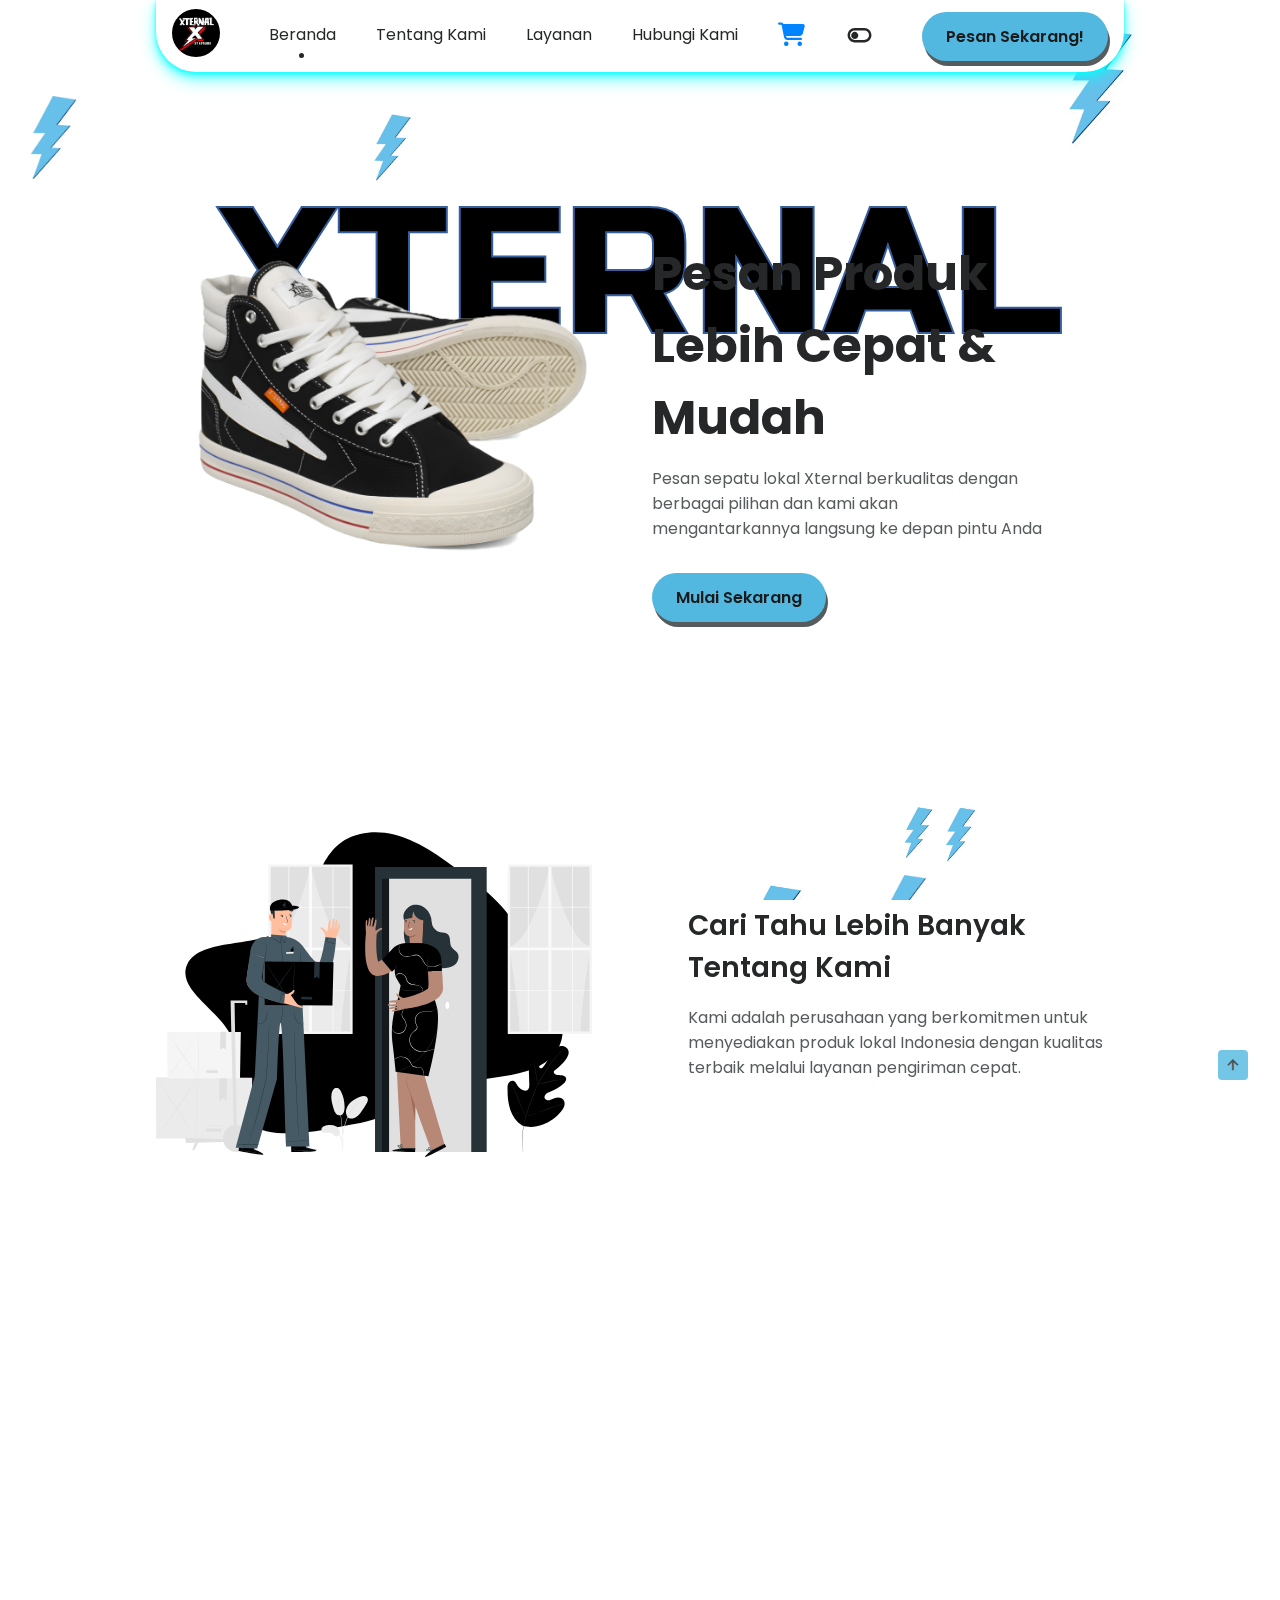
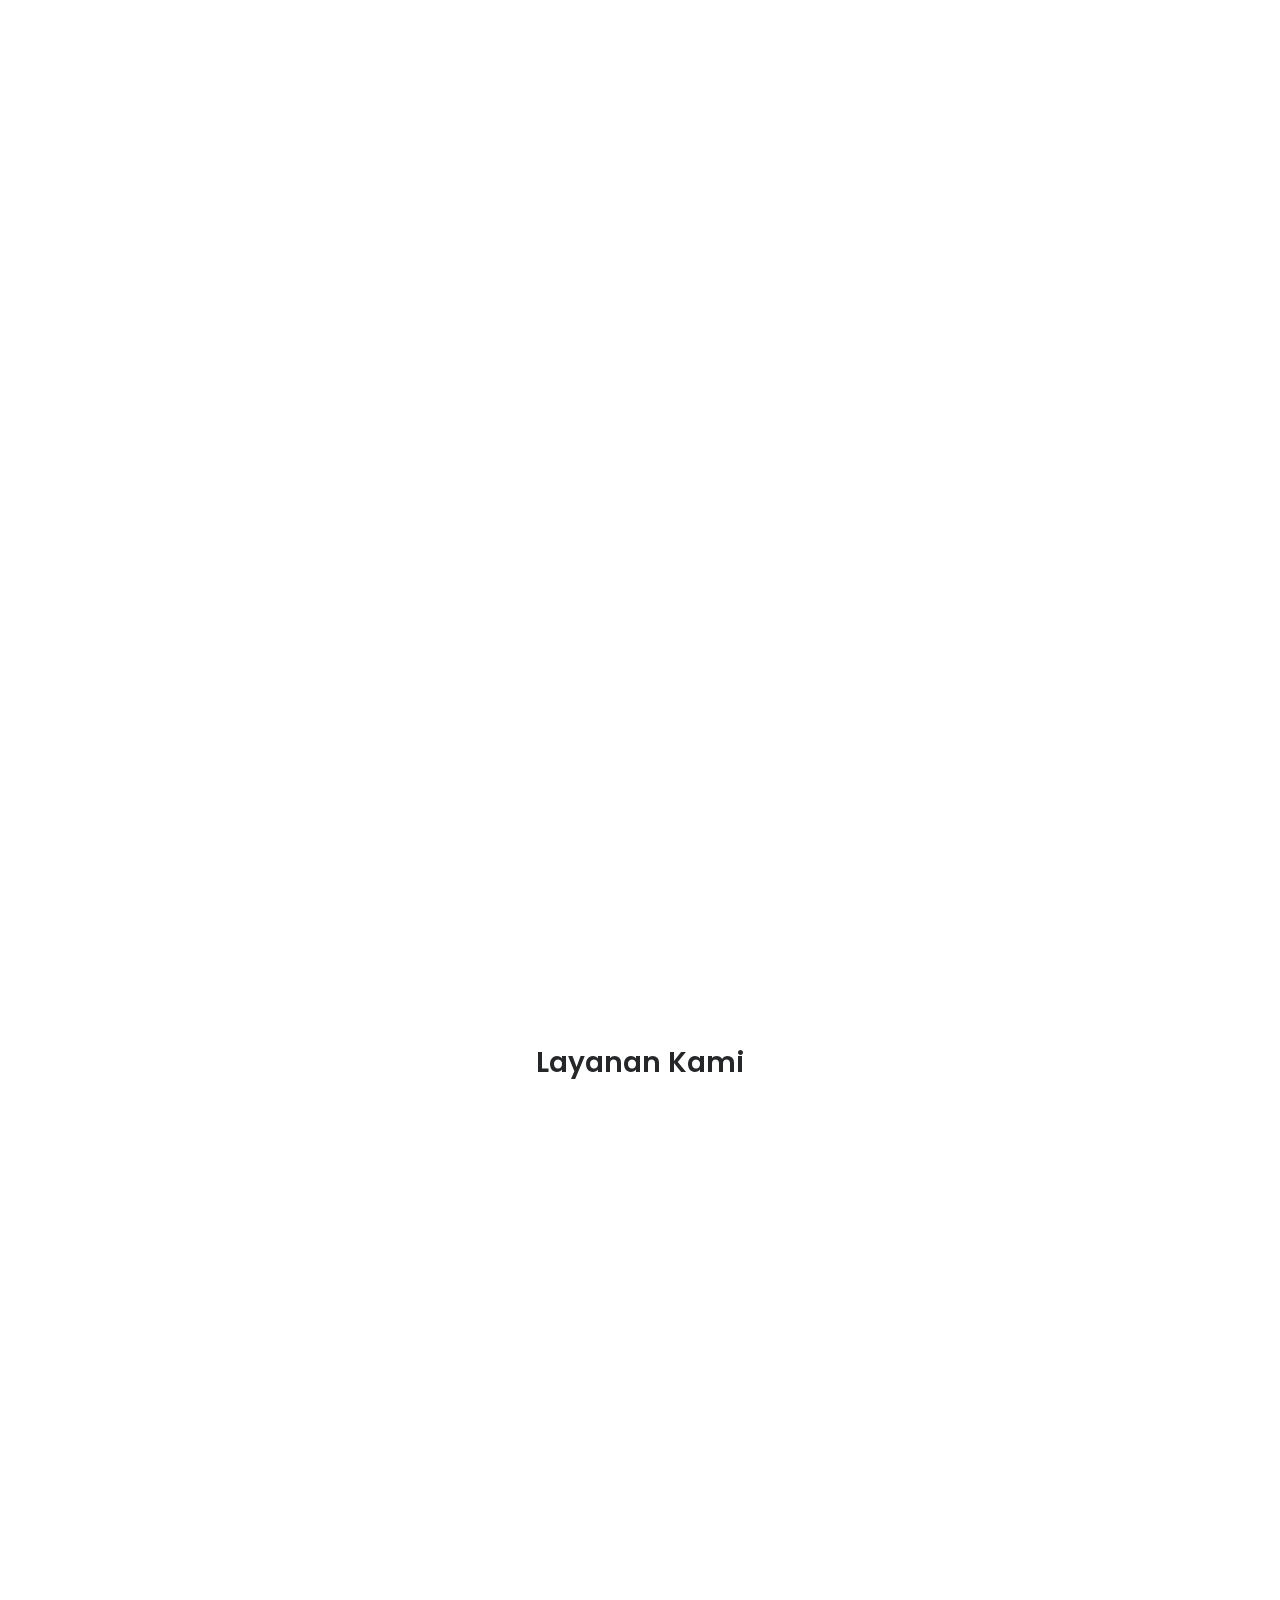
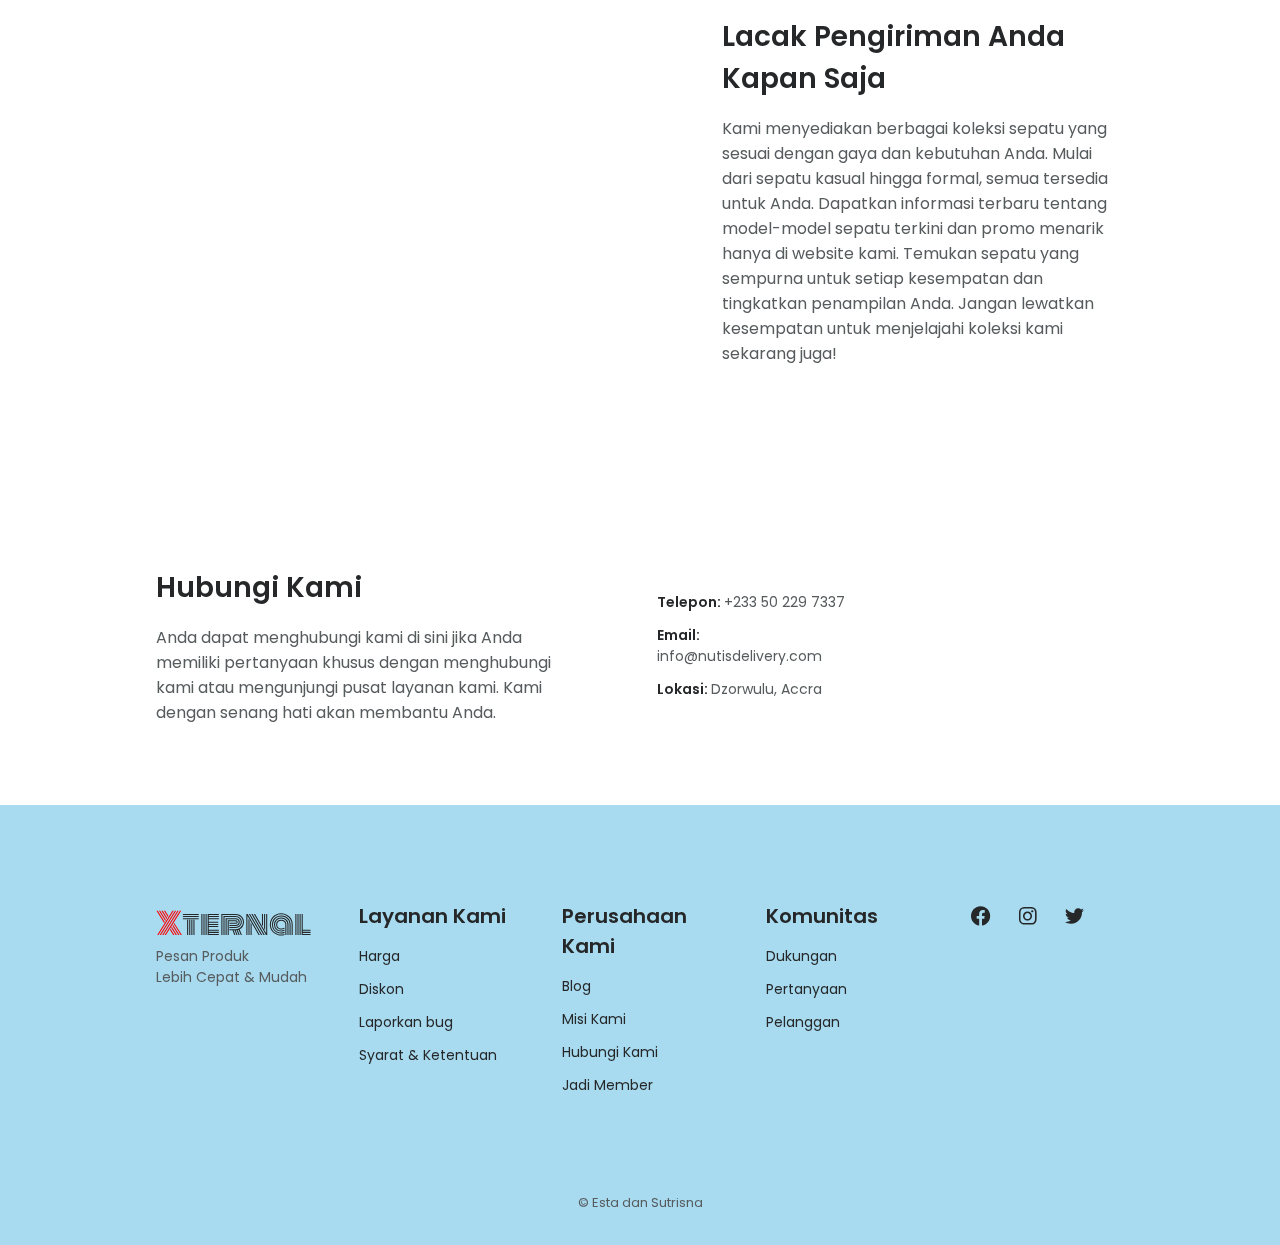
==== index.html @ 46792dd6 "coba xternal" ====
<!DOCTYPE html>
<html lang="id">

<head>
    <meta charset="UTF-8">
    <meta name="viewport" content="width=device-width, initial-scale=1.0">

    <!--=============== BOXICONS ===============-->
    <link href='https://cdn.jsdelivr.net/npm/boxicons@2.0.5/css/boxicons.min.css' rel='stylesheet'>
<link rel="stylesheet" href="https://cdnjs.cloudflare.com/ajax/libs/font-awesome/6.6.0/css/all.min.css">
    <!--=============== CSS ===============-->
    <link rel="stylesheet" href="css/style.css">
    <script src="https://cdnjs.cloudflare.com/ajax/libs/gsap/3.11.3/gsap.min.js"></script>
    <link rel="stylesheet" href="https://unpkg.com/aos@next/dist/aos.css" />
   
    <!--=============== FAVICON ===============-->
    <link rel="shortcut icon" href="img/logo.png" type="image/png">

    <title>XTERNAL STEP SURE</title>
</head>

<body>
  
    <!--=============== HEADER ===============-->
    <header class="header" id="header">
        <nav class="nav container">
            <a href="#" class="nav__logo">
                <img class="nav__logo-img" src="/img/logo.png" alt="">

            </a>

            <div class="nav__menu" id="nav-menu">
                <ul class="nav__list">
                    <li class="nav__item">
                        <a href="#home" class="nav__link active-link">Beranda</a>
                    </li>
                    <li class="nav__item">
                        <a href="#about" class="nav__link">Tentang Kami</a>
                    </li>
                    <li class="nav__item">
                        <a href="#services" class="nav__link">Layanan</a>
                    </li>
                    <li class="nav__item">
                        <a href="#contact" class="nav__link">Hubungi Kami</a>
                    </li>
                    <li class="nav__item">
                        <a href="pesanan.html" class="nav__link"><i class="fa-solid fa-cart-shopping"></i></a>
                    </li>

                    <i class='bx bx-toggle-left change-theme' id="theme-button"></i>
                </ul>
            </div>
            <div class="nav__toggle" id="nav-toggle">
                <i class='bx bx-food-menu'></i>
            </div>

            <a href="pesanan.html" class="button button__header" data-aos="fade-up"
            data-aos-anchor-placement="bottom-bottom">Pesan Sekarang!</a>

        </nav>
    </header>

    <main class="main">
        <!--=============== HOME ===============-->
        <section class="home section" id="home">
            <div class="home__container container grid">
                <div class="wrapper">
                    <svg>
                        <text x="50%" y="50%" dy=".35em" text-anchor="middle">
                            XTERNAL
                        </text>
                    </svg>
                </div>
                <div data-aos="fade-up"
                data-aos-duration="3000"id="lightningContainer"></div> <!-- Tempat gambar petir akan muncul -->
                <div class="conta">
                    <img data-aos="fade-up"
                    data-aos-anchor-placement="top-bottom" data-aos-duration="1500" src="img/s1.png" alt="" width="800" height="750"> <!-- Hindari ini -->
                </div>
                <div class="home__data">
                    <h1  data-aos="fade-up"
                    data-aos-duration="3000" class="home__title">
                        Pesan Produk Lebih Cepat & Mudah
                    </h1>
                    <p  data-aos="fade-up"class="home__description">
                        Pesan sepatu lokal Xternal berkualitas dengan berbagai pilihan dan kami akan mengantarkannya langsung ke depan pintu Anda
                    </p>
                    <a data-aos="fade-up"
                    data-aos-anchor-placement="bottom-bottom" href="#" class="button">Mulai Sekarang</a>
                </div>
            </div>
        </section>
        

        <!--=============== ABOUT ===============-->
        <section data-aos="fade-up"
        data-aos-duration="1500" class="about section container" id="about">
            <div class="about__container grid">
                <div class="about__data">
                    <h2 class="section__title-center">Cari Tahu Lebih Banyak Tentang Kami</h2>
                    <p class="about__description">
                        Kami adalah perusahaan yang berkomitmen untuk menyediakan produk lokal Indonesia dengan kualitas terbaik melalui layanan pengiriman cepat.
                    </p>
                </div>

                <img src="./img/about-ilustration.svg" class="about__img svg__img" alt="">
            </div>
        </section>

        <!--=============== SECURITY ===============-->
        <section data-aos="fade-up"
        data-aos-duration="1500" class="about section container" class="security section container">
            <div class="security__container grid">
                <div class="security__data">
                    <h2 class="section__title-center">Keamanan Anda <br> Prioritas Kami</h2>
                    <p class="security__description">
                        Kami mendukung pengiriman tanpa kontak sebagai tindakan untuk meningkatkan keamanan kesehatan. Tim kami bekerja dengan kode etik yang ketat untuk menjaga privasi Anda.
                    </p>
                </div>

                <img src="./img/security-ilustration.svg" class="security__img svg__img" alt="">
            </div>
        </section>

 <!--=============== PRODUCTS ===============-->
 <section class="rege">
    <div class="containerBx" >
        <div class="card card1" data-aos="zoom-in">
            <div class="imgBx">
                <img src="img/s1.png" alt="XTERNAL">
            </div>
            <div class="contentBx">
                <h2>Xternal Poke</h2>
                <div class="size">
                    <h3>Ukuran:</h3>
                    <span>38</span>
                    <span>39</span>
                    <span>40</span>
                    <span>41</span>
                </div>
                <div class="color">
                    <h3>Warna:</h3>
                    <span></span>
                    <span></span>
                    <span></span>
                </div>
                <a href="#">Beli Sekarang</a>
            </div>
        </div>
        
        <div class="card card2" data-aos="zoom-in">
            <div class="imgBx">
                <img src="img/s2.png" alt="XTERNAL">
            </div>
            <div class="contentBx">
                <h2>Xternal Pro</h2>
                <div class="size">
                    <h3>Ukuran:</h3>
                    <span>38</span>
                    <span>39</span>
                    <span>40</span>
                    <span>41</span>
                </div>
                <div class="color">
                    <h3>Warna:</h3>
                    <span></span>
                    <span></span>
                    <span></span>
                </div>
                <a href="#">Beli Sekarang</a>
            </div>
        </div>
        
        <div class="card card3" data-aos="zoom-in">
            <div class="imgBx">
                <img src="img/s3.png" alt="XTERNAL">
            </div>
            <div class="contentBx">
                <h2>Xternal Max</h2>
                <div class="size">
                    <h3>Ukuran:</h3>
                    <span>38</span>
                    <span>39</span>
                    <span>40</span>
                    <span>41</span>
                </div>
                <div class="color">
                    <h3>Warna:</h3>
                    <span></span>
                    <span></span>
                    <span></span>
                </div>
                <a href="#">Beli Sekarang</a>
            </div>
        </div>
        
        <div class="card card4" data-aos="zoom-in">
            <div class="imgBx">
                <img src="img/s4.png" alt="XTERNAL">
            </div>
            <div class="contentBx">
                <h2>Xternal Bold</h2>
                <div class="size">
                    <h3>Ukuran:</h3>
                    <span>38</span>
                    <span>39</span>
                    <span>40</span>
                    <span>41</span>
                </div>
                <div class="color">
                    <h3>Warna:</h3>
                    <span></span>
                    <span></span>
                    <span></span>
                </div>
                <a href="#">Beli Sekarang</a>
            </div>
        </div>
    </div>
</section>

        <!--=============== SERVICES ===============-->
        <section class="services section container" id="services">
            <h2 class="section__title">Layanan Kami</h2>

            <div class="services__container grid">
                <div data-aos="flip-left"
                data-aos-easing="ease-out-cubic"
                class="services__data"  data-aos-duration="2000">
                    <h3 class="services__subtitle">Pembayaran Online</h3>

                    <img src="./img/servis.png" class="services__img" alt="">

                    <p class="services__description">Belanja tanpa ribet. Bayar dengan kartu kredit atau e-wallet.</p>

                    <div>
                        <a href="#" class="button button-link">Layanan Lainnya</a>
                    </div>
                </div>

                <div class="services__data"  data-aos="flip-left"
                data-aos-easing="ease-out-cubic"
                data-aos-duration="2000">
                    <h3 class="services__subtitle">Pengiriman Ekspres</h3>

                    <img src="./img/servis2.png" class="services__img" alt="">

                    <p class="services__description">Pengiriman cepat dengan jaminan tepat waktu.</p>

                    <div>
                        <a href="#" class="button button-link">Layanan Lainnya</a>
                    </div>
                </div>

                <div class="services__data"  data-aos="flip-left"
                data-aos-easing="ease-out-cubic"
                data-aos-duration="2000">
                    <h3 class="services__subtitle">Garansi Produk</h3>

                    <img src="./img/servis3.jpg" class="services__img" alt="">

                    <p class="services__description">Setiap produk dijamin keasliannya dan berkualitas tinggi.</p>

                    <div>
                        <a href="#" class="button button-link">Layanan Lainnya</a>
                    </div>
                </div>
            </div>
        </section>


             <!--=============== APLIKASI ===============-->
             <section class="app section container">
                <div class="app__container grid">
                    <div class="app__data">
                        <h2 class="section__title-center">Lacak Pengiriman Anda <br> Kapan Saja</h2>
                        <p class="app__description">
                            Kami menyediakan berbagai koleksi sepatu yang sesuai dengan gaya dan kebutuhan Anda. 
                            Mulai dari sepatu kasual hingga formal, semua tersedia untuk Anda. 
                            Dapatkan informasi terbaru tentang model-model sepatu terkini dan promo menarik 
                            hanya di website kami. Temukan sepatu yang sempurna untuk setiap kesempatan dan 
                            tingkatkan penampilan Anda. 
                            Jangan lewatkan kesempatan untuk menjelajahi koleksi kami sekarang juga!
    
                        <div data-aos="fade-up" data-aos-anchor-placement="bottom-bottom"
                        class="app__buttons">
                            <a href="#" class="button button--flex">
                                <i 
                                class='bx bxl-apple button__icon'></i> App Store
                            </a>
                            <a href="#" class="button button--flex">
                                <i 
                                class='bx bxl-play-store button__icon'></i> Play Store
                            </a>
                        </div>
                        </p>
                    </div>
    
                    <img src="./img/app__img.png" class="app__img svg__img" alt="">
                </div>
            </section>
    
            <!--=============== HUBUNGI KAMI ===============-->
            <section class="contact section container" id="contact">
                <div class="contact__container grid">
                    <div class="contact__content">
                        <h2 class="section__title-center">Hubungi Kami</h2>
                        <p class="contact__description">
                            Anda dapat menghubungi kami di sini jika Anda memiliki pertanyaan khusus dengan menghubungi kami atau 
                            mengunjungi pusat layanan kami. Kami dengan senang hati akan membantu Anda.
                        </p>
                    </div>
    
                    <ul class="contact__content grid">
                        <li class="contact__address"> Telepon: <span class="contact__information">+233 50 229 7337</span>
                        </li>
                        <li class="contact__address"> Email: <span class="contact__information">
                                info@nutisdelivery.com</span> </li>
                        <li class="contact__address"> Lokasi: <span class="contact__information">Dzorwulu, Accra</span>
                        </li>
                    </ul>
    
                    <div class="contact__content">
                        <a href="#" data-aos="fade-up"
                        data-aos-anchor-placement="bottom-bottom"class="button">Hubungi Kami</a>
                    </div>
                </div>
            </section>
        </main>
    
        <!--=============== FOOTER ===============-->
        <footer class="footer section">
            <div class="footer__container container grid">
                <div class="footer__content">
                    <a href="#" class="footer__logo">
                        <h3 class="hfooter"><span style="color: red;">X</span>ternal</h3>
                    </a>
                    <p class="footer__description">
                        Pesan Produk <br> Lebih Cepat & Mudah
                    </p>
                </div>
    
                <div class="footer__content">
                    <h3 class="footer__title">Layanan Kami</h3>
                    <ul class="footer__links">
                        <li> <a href="#" class="footer__link">Harga</a> </li>
                        <li> <a href="#" class="footer__link">Diskon</a> </li>
                        <li> <a href="#" class="footer__link">Laporkan bug</a> </li>
                        <li> <a href="#" class="footer__link">Syarat & Ketentuan</a> </li>
                    </ul>
                </div>
                <div class="footer__content">
                    <h3 class="footer__title">Perusahaan Kami</h3>
                    <ul class="footer__links">
                        <li> <a href="#" class="footer__link">Blog</a> </li>
                        <li> <a href="#" class="footer__link">Misi Kami</a> </li>
                        <li> <a href="#" class="footer__link">Hubungi Kami</a> </li>
                        <li> <a href="#" class="footer__link">Jadi Member</a> </li>
                    </ul>
                </div>
                <div class="footer__content">
                    <h3 class="footer__title">Komunitas</h3>
                    <ul class="footer__links">
                        <li> <a href="#" class="footer__link">Dukungan</a> </li>
                        <li> <a href="#" class="footer__link">Pertanyaan</a> </li>
                        <li> <a href="#" class="footer__link">Pelanggan</a> </li>
                    </ul>
                </div>
    
                <div class="footer__social">
                    <a href="https://facebook.com" target="_blank" class="footer__social-link"><i
                            class='bx bxl-facebook-circle'></i></a>
                    <a href="https://instagram.com" target="_blank" class="footer__social-link"><i
                            class='bx bxl-instagram'></i></a>
                    <a href="https://twitter.com" target="_blank" class="footer__social-link"><i
                            class='bx bxl-twitter'></i></a>
                </div>
    
            </div>
            <p class="footer__copy">
                &copy; Esta dan Sutrisna
            </p>
        </footer>
    

    <!--=============== SCROLL UP ===============-->
    <a href="#" class="scrollup" id="scroll-up">
        <i class='bx bx-up-arrow-alt scrollup__icon'></i>
    </a>

    <!--=============== MAIN JS ===============-->
    <script src="js/app.js"></script>
</body>
<script src="https://unpkg.com/aos@next/dist/aos.js"></script>
<script>
  AOS.init();
</script>
</html>
---- css/style.css ----
/* 	#fdcb35 - first color - fill="#fdcb35" */
/* 	#feebb3 - first color light  fill="#feebb3"  */

/*=============== GOOGLE FONTS ===============*/
@import url('https://fonts.googleapis.com/css2?family=Monoton&display=swap');
@import url('https://fonts.googleapis.com/css?family=Poppins: wght@100;200; 300;400; 500; 600; 700; 800; 900& display=swap');
@import url('https://fonts.googleapis.com/css2?family=Poppins:wght@400;500;600;700&display=swap');
@import url("https://fonts.googleapis.com/css2?family=Russo+One&display=swap");

/*=============== VARIABLES CSS ===============*/
:root {
	--header-height: 3rem;

	/*========== Colors ==========*/
	--hue: 197; /* Warna biru langit */
--sat: 70%; /* Saturasi biru langit */
--first-color: hsl(197, 70%, 60%); /* Biru langit utama */
--first-color-light: hsl(197, 70%, 75%); /* Biru langit lebih terang */
	--first-color-lighten: hsl(var(--hue), var(--sat), 80%);
	--first-color-alt: hsl(var(--hue), var(--sat), 53%);
	--title-color: hsl(var(--hue), 4%, 15%);
	--text-color: hsl(var(--hue), 4%, 35%);
	--text-color-light: hsl(var(--hue), 4%, 65%);
	--body-color: hsl(var(--hue), 50%, 100%);
	--container-color: #fff;
	--scroll-bar-color: hsl(var(--hue), 4%, 85%);
	--scroll-thumb-color: hsl(var(--hue), 4%, 70%);

	

	/*========== Font weight ==========*/
	--font-semi-bold: 600;
	--font-bold: 700;

	/*========== Margins ==========*/
	--mb-0-5: 0.5rem;
	--mb-0-75: 0.75rem;
	--mb-1: 1rem;
	--mb-1-5: 1.5rem;
	--mb-2: 2rem;

	/*========== z index ==========*/
	--z-tooltip: 10;
	--z-fixed: 9999;

	/*========== Font and typography ==========*/
	--body-font: 'Poppins', sans-serif;

	--biggest-font-size: 2rem;
	--h2-font-size: 1.25rem;
	--h3-font-size: 0.1.125rem;
	--normal-font-size: 0.938rem;
	--small-font-size: 0.813rem;
	--smaller-font-size: 0.75rem;

	/* Responsive typography */
	@media screen and (min-width: 968px) {
		--biggest-font-size: 3rem;
		--h2-font-size: 1.75rem;
		--h3-font-size: 1.25rem;
		--normal-font-size: 1rem;
		--small-font-size: 0.875rem;
		--smaller-font-size: 0.813rem;
	}
}

/*=============== BASE ===============*/
*,
::before,
::after {
	box-sizing: border-box;
	margin: 0;
	padding: 0;
}

html {
	scroll-behavior: smooth;
}

body {
	margin: var(--header-height) 0 0 0;
	font-family: var(--body-font);
	font-size: var(--normal-font-size);
	background-color: var(--body-color);
	color: var(--text-color);
	transition: 0.5s; /* for dark mode animation */
}

h1,
h2,
h3 {
	font-weight: var(--font-semi-bold);
	color: var(--title-color);
	line-height: 1.5;
}

ul {
	list-style: none;
}

a {
	text-decoration: none;
}

img {
	max-width: 100%;
	height: auto;
}

/*=============== THEME ===============*/
/*========== Variables Dark theme ==========*/
body.dark-theme {
	--first-color-light: hsl(var(--hue), var(--sat), 75%);
	--title-color: hsl(var(--hue), 4%, 95%);
	--text-color: hsl(var(--hue), 4%, 80%);
	--body-color: hsl(var(--hue), 8%, 13%);
	--container-color: hsl(var(--hue), 8%, 16%);
	--scroll-bar-color: hsl(var(--hue), 4%, 32%);
	--scroll-thumb-color: hsl(var(--hue), 4%, 24%);
}


/*========== Button Dark/Light ==========*/
.change-theme {
	position: absolute;
	right: 1.5rem;
	top: 2.2rem;
	color: var(--title-color);
	font-size: 1.8rem;
	cursor: pointer;
}

.dark-theme .nav__logo-img,
.dark-theme .footer__logo-img {
	filter: grayscale(1) invert(1);
}

.dark-theme .footer {
	background-color: var(--container-color);
}

/*=============== REUSABLE CSS CLASSES ===============*/
.section {
	padding: 4rem 0 1rem;
}

.section__title,
.section__title-center {
	font-size: var(--h2-font-size);
	color: var(--title-color);
	text-align: center;
	margin-bottom: var(--mb-1);
	
}

.svg__color {
	fill: var(--first-color);
}

.svg__blob {
	fill: var(--first-color-light);
}

.svg__img {
	width: 300px;
	justify-self: center;
}
/*=============== LAYOUT ===============*/
.container {
	max-width: 968px;
	margin-left: var(--mb-1-5);
	margin-right: var(--mb-1-5);
}

.grid {
	display: grid;
	gap: 1.5rem;
}

/*=============== HEADER ===============*/
.header {
	width: 100%;
	position: fixed;
	top: 0;
	left: 0;
	z-index: var(--z-fixed);
	transition: 0.5s;

}
#header{
	/* box-shadow: 0px 1px 2px rgba(0,255,255,0.5), 
              0px 2px 4px rgba(0,255,255,0.5), 
              0px 4px 8px rgba(0,255,255,0.5), 
              0px 8px 16px rgba(0,255,255,0.5); */

}
/*=============== NAV ===============*/
.nav {
	box-shadow: 0px 1px 2px rgba(0,255,255,0.5), 
              0px 2px 4px rgba(0,255,255,0.5), 
              0px 4px 8px rgba(0,255,255,0.5), 
              0px 8px 16px rgba(0,255,255,0.5);
	height: 4rem;
	display: flex;
	padding: 1rem;
	border-radius: 0px 0px 40px 40px;
	justify-content: space-between;
	align-items: center;
	background-color: var(--body-color);

	/* background-color: #080481 */

}
@import url("https://fonts.googleapis.com/css2?family=Russo+One&display=swap");

.wrapper {
    position: absolute; /* Agar elemen berada di belakang konten */
    top: 0;
    left: 0;
    width: 100%;
    height: 100%;
    z-index: -1; /* Memastikan elemen SVG berada di belakang */
    /* background-color: #1537cf; */
}

svg {
    font-family: "Russo One", sans-serif;
    width: 100%;
    height: 100%;
}

svg text {
    animation: stroke 5s infinite alternate;
    stroke-width: 2;
    stroke: #365FA0;
    font-size: 280px;
}

@keyframes stroke {
    0% {
        fill: rgba(72, 138, 204, 0);
        stroke: rgba(54, 95, 160, 1);
        stroke-dashoffset: 25%;
        stroke-dasharray: 0 50%;
        stroke-width: 2;
    }
    70% {
        fill: rgba(72, 138, 204, 0);
        stroke: rgba(54, 95, 160, 1);
    }
    80% {
        fill: rgba(72, 138, 204, 0);
        stroke: rgba(54, 95, 160, 1);
        stroke-width: 3;
    }
    100% {
        fill: rgba(72, 138, 204, 1);
        stroke: rgba(54, 95, 160, 0);
        stroke-dashoffset: -25%;
        stroke-dasharray: 50% 0;
        stroke-width: 0;
    }
	
}
#lightningContainer {
    position: absolute;
    top: 0;
    left: 0;
    width: 100%;
    height: 100vh; /* Menutupi seluruh layar */
    overflow: hidden;
    z-index: -1; /* Pastikan petir berada di belakang elemen lain */
}

.lightning {
    position: absolute;
    animation: float 3s ease-in-out infinite;
    /* Pengaturan transform agar petir berpusat */
    transform-origin: center;
	
}
@keyframes flash {
    0% { opacity: 0; }
    100% { opacity: 1; }
}
/* Animasi untuk naik turun */
@keyframes float {
	
    0% {
        transform: translateY(0);
		opacity: 0;
    }
    50% {
        transform: translateY(-20px);
		opacity: 1; /* Bergerak ke atas */
    }
    100% {
		opacity: 2;
        transform: translateY(0); /* Kembali ke posisi awal */
    }
}


.conta {
    position: relative;
}

.conta > img {
    width: 100%;
    height: auto;
    /* background-color: aqua; */
    position: relative; /* Pastikan gambar tidak tertimpa SVG */
}

.rege {
    display: flex;
    justify-content: center;
    align-items: center;
    min-height: 100vh;
    background: var(--body-color);
}

.containerBx {
    position: relative;
    display: flex;
    gap: 20px;
    justify-content: center;
    align-items: center;
    flex-wrap: wrap;
}

.containerBx .card {
    position: relative;
    width: 320px;
    height: 450px;
    background: rgba(0, 0, 0, 0.37);
    border-radius: 20px; /* Combined two border-radius */
    box-shadow: 0 4px 30px rgba(0, 0, 0, 0.1);
    backdrop-filter: blur(9.7px);
    overflow: hidden;
}

.containerBx .card:before {
    content: "";
    position: absolute;
    top: 0;
    left: 0;
    width: 100%;
    height: 100%;
    clip-path: circle(150px at 80% 20%);
    transition: 0.5s ease-in-out;
}

.containerBx .card:hover:before {
    clip-path: circle(300px at 80% -20%);
}

.containerBx .card:after {
    content: "XTERNAL";
    position: absolute;
    top: 30%;
    left: -20%;
    font-size: 12em;
    font-weight: 800;
    font-style: italic;
    color: rgba(255, 255, 255, 0.04);
}

.containerBx .card .imgBx {
    position: absolute;
    top: 50%;
    transform: translateY(-50%);
    z-index: 1000;
    width: 100%;
    height: 100%;
    transition: .5s;
}

.containerBx .card:hover .imgBx {
    top: 0%;
    transform: translateY(-25%);
}

.containerBx .card .imgBx img {
    position: absolute;
    top: 50%;
    left: 50%;
    transform: translate(-50%, -50%) rotate(20deg);
    width: 270px;
}

.containerBx .card .contentBx {
    position: absolute;
    bottom: 0;
    width: 100%;
    height: 100px;
    text-align: center;
    transition: 1s;
    z-index: 90;
}

.containerBx .card:hover .contentBx {
    height: 210px;
}

.containerBx .card .contentBx h2 {
    position: relative;
    font-weight: 600;
    letter-spacing: 1px;
    color: #fff;
}

.containerBx .card .contentBx .size,
.containerBx .card .contentBx .color {
    display: flex;
    justify-content: center;
    align-items: center;
    padding: 8px 20px;
    transition: .5s;
    opacity: 0;
    visibility: hidden;
}

.containerBx .card:hover .contentBx .size {
    opacity: 1;
    visibility: visible;
    transition-delay: .5s;
}

.containerBx .card:hover .contentBx .color {
    opacity: 1;
    visibility: visible;
    transition-delay: .6s;
}

.containerBx .card .contentBx .size h3,
.containerBx .card .contentBx .color h3 {
    color: white;
    font-weight: 300;
    font-size: 14px;
    text-transform: uppercase;
    letter-spacing: 2px;
    margin-right: 10px;
}

.containerBx .card .contentBx .size span {
    width: 26px;
    height: 26px;
    text-align: center;
    line-height: 26px;
    font-size: 14px;
    display: inline-block;
    color: #111;
    background: #fff;
    margin: 0 5px;
    transition: .5s;
    border-radius: 4px;
    cursor: pointer;
}

.containerBx .card .contentBx .size span:hover {
    background: #B90000;
}

.containerBx .card .contentBx .color span {
    width: 20px;
    height: 20px;
    background: #ff0;
    border-radius: 50%;
    margin: 0 5px;
    cursor: pointer;
}

.containerBx .card .contentBx .color span:nth-child(2) {
    background: #1BBFE9;
}

.containerBx .card .contentBx .color span:nth-child(3) {
    background: #1B2FE9;
}

.containerBx .card .contentBx .color span:nth-child(4) {
    background: #080481;
}

.containerBx .card .contentBx a {
    display: inline-block;
    padding: 10px 20px;
    background: #fff;
    border-radius: 4px;
    margin-top: 10px;
    text-decoration: none;
    font-weight: 600;
    color: #111;
    opacity: 0;
    transform: translateY(50px);
    transition: .5s;
}

.containerBx .card:hover .contentBx a {
    opacity: 1;
    transform: translateY(0px);
    transition-delay: .7s;
}

/* Specific Background Colors for Each Card */
.card1:before { background: #ffffff; }
.card2:before { background: #ff0000; }
.card3:before { background: #ba00f3; }
.card4:before { background: #0084ff; }

.hfooter{
    font-family: "Monoton", sans-serif;
    font-weight: 400;
    font-style: normal;
	font-size: 30px;
	
}
.fa-solid{
	font-size: 1.5rem;
	color: #0084ff;
}
@media screen and (max-width: 767px) {
	.nav__menu {
		position: fixed;
		background-color: var(--container-color);
		/* box-shadow: 0 0 4px rgba(0, 0, 0, 0.1); */
		padding: 2.5rem 0;
		width: 90%;
		top: -100%;
		left: 0;
		right: 0;
		margin: 0 auto;
		transition: 0.4s;
		border-radius: 2rem;
		z-index: var(--z-fixed);
	}
.circle{
	margin-top: 0rem;
	width: 23rem;
	height: 23rem;
	margin-left: 0rem;
}
.conta>img {
	max-width: 100%;
	height: auto;
 }
 .wrapper {
 
    width: 100%;
    height: 50%;
   
}
.tester {
	flex-direction: column; /* Mengubah arah menjadi kolom */
	height: auto; 
	width: auto;
	transition: all 0.3s ease;
	/* background-color: aqua;Tinggi otomatis untuk responsivitas */
}

.item {
	flex-grow: 1;
	/* background-color: #365FA0; */
	width: 90%;
	transition: all 0.3s ease;
	height: 300px; /* Tinggi lebih besar untuk item */
	 /* Memperbesar gambar latar belakang */
}

.item:hover {
    flex-grow: 4; 
	background-size: 120%;
	transition: all 0.3s ease;/* Memperbesar item saat hover */
    /* background-color: rgba(255, 0, 0, 0.5); Mengganti warna saat hover, transparansi */
}

.item:before {
	font-size: 1rem; /* Ukuran font lebih kecil di mobile */
}


 svg text {

    font-size: 180px;
}
	.nav__list {
		display: flex;
		flex-direction: column;
		align-items: center;
		row-gap: 1.5rem;
	}

	.nav__link,
	.nav__toggle {
		color: var(--title-color);
		font-weight: var(--font-semi-bold);
	}

	.nav__toggle {
		font-size: 1.6rem;
		cursor: pointer;
	}
}

.nav__logo-img {
	background: url('logos/logo-trans-black.png');
	width: 3rem;
	height: 3rem;
	border-radius: 50%;
	object-fit: cover;
}

/* Show menu */
.show-menu {
	top: 4rem;
	transition: 0.4s;
}

/* Active link */
.active-link {
	position: relative;
}

.active-link::before {
	content: '';
	position: absolute;
	bottom: -0.75rem;
	left: 45%;
	width: 5px;
	height: 5px;
	background-color: var(--title-color);
	border-radius: 50%;
}

/* Change background header */
.scroll-header {
	/* box-shadow: 0 1px 4px rgba(0, 0, 0, 0.3); */
}

/*=============== HOME ===============*/
.home__container {
	row-gap: 3rem;

}

.home__title {
	font-size: var(--biggest-font-size);
	font-weight: var(--font-bold);
	margin-bottom: var(--mb-0-75);
}

.home__description {
	margin-bottom: var(--mb-2);
}

/*=============== BUTTONS ===============*/
.button {
	display: inline-block;
	background-color: var(--first-color);
	color: #1a1a1a;
	padding: 0.75rem 1.5rem;
	border-radius: 3rem;
	box-shadow: 2px 5px 0px 0px var(--text-color);
	font-weight: var(--font-semi-bold);
	transition: 0.3s;
}

.button:hover {
	background-color: var(--first-color-alt);
}
.button--link::before{
    content: "";
    position: absolute;
    top: 0;
    left: 0;
    background: var(--first-color);
    width: 0;
    height: 100%;
    z-index: -1;
    transition: .4s;
	border-radius: 8px;
	
 }
.button--link {
	background: none;
	padding: 0;

	
	display: inline-flex;
    justify-content: center;
    align-items: center;
    width: 90px;
    height: 40px;

    color: var(--title-color);
    font-size: 1rem;
    letter-spacing: 1px;
    font-weight: 600;
    transition: .6s;
    border-radius: 8px;
    position: relative;
    z-index: 1;
}

.button--link:hover {
	background: transparent;
	transform: scale(1.1);
	color: rgb(46, 46, 46);
}
.button--link:hover::before {
	width: 100%;
}

.button__header {
	display: none;
}

.button__icon {
	font-size: 1.5rem;
}

.button--flex {
	display: inline-flex;
	align-items: center;
	column-gap: 0.25rem;
	padding: 0.75rem 1rem;
}

/*=============== ABOUT ===============*/
.about__container {
	gap: 2.5rem;
}

.about__data {
	text-align: center;
}

/*=============== SECURITY ===============*/
.security__container {
	gap: 2.5rem;
}

.security__description {
	text-align: left;
}

/*=============== SERVICES ===============*/
.services__container {
	padding-top: 1rem;
}

.services__data {
	display: grid;
	row-gap: 1rem;
	background-color: var(--container-color);
	box-shadow: 0 2px 6px hsl(var(--hue), 100%, 15%, 0.15);
	padding: 2rem 1.5rem;
	border-radius: 1rem;
	text-align: center;
}

.services__img {
	width: 155px;
	height: 100px;
	justify-self: center;
	margin-bottom: var(--mb-0-5);
}

/*=============== APP ===============*/
.app__container {
	gap: 2.5rem;
}

.app__data {
	text-align: center;
}

.app__description {
	margin-bottom: var(--mb-1-5);
}

.app__buttons {
	display: grid;
	grid-template-columns: repeat(2, max-content);
	justify-content: center;
	gap: 0.5rem;
}

/*=============== CONTACT ===============*/
.contact__container {
	padding-bottom: 3rem;
}

.contact__description {
	text-align: center;
}

.contact__content {
	row-gap: 0.75rem;
}

.contact__address {
	font-size: var(--small-font-size);
	font-weight: var(--font-semi-bold);
	color: var(--title-color);
}

.contact__information {
	font-weight: initial;
	color: var(--text-color);
}

/*=============== FOOTER ===============*/
.footer {
	background-color: var(--first-color-lighten);
	padding-bottom: 3rem;
}

.footer__container {
	row-gap: 2rem;
}

.footer__logo {
	display: inline-block;
}

.footer__logo-img {
	object-fit: cover;
	width: 8rem;
	height: 3rem;
}

.footer__title {
	font-size: var(--h3-font-size);
	margin-bottom: var(--mb-0-75);
}

.footer__description,
.footer__link {
	font-size: var(--small-font-size);
}

.footer__links {
	display: grid;
	row-gap: 0.5rem;
}

.footer__link {
	color: var(--title-color);
}

.footer__social {
	display: flex;
	column-gap: 1.5rem;
}

.footer__social-link {
	font-size: 1.25rem;
	color: var(--title-color);
}

.footer__copy {
	margin-top: 6rem;
	text-align: center;
	font-size: var(--smaller-font-size);
	color: var(--text-color);
}

/*=============== SCROLL UP ===============*/
.scrollup {
	position: fixed;
	background-color: var(--first-color);
	right: 1rem;
	bottom: -20%;
	display: inline-flex;
	padding: 0.3rem;
	border-radius: 0.25rem;
	z-index: var(--z-tooltip);
	opacity: 0.8;
	transition: 0.4s;
}

.scrollup:hover {
	background-color: var(--first-color);
	opacity: 1;
}

.scrollup__icon {
	font-size: 1.25rem;
	color: var(--title-color);
}

/* Show Scroll Up*/
.show-scroll {
	bottom: 3rem;
}
/*=============== SCROLL BAR ===============*/
::-webkit-scrollbar {
	width: 0.6rem;
	border-radius: 0.5rem;
	background-color: var(--scroll-bar-color);
}

::-webkit-scrollbar-thumb {
	background-color: var(--scroll-thumb-color);
	width: 0.4rem;
	border-radius: 0.5rem;
}

::-webkit-scrollbar-thumb:hover {
	background-color: var(--text-color-light);
}

/*=============== MEDIA QUERIES ===============*/
/* For small devices */
@media screen and (max-width: 360px) {
	.svg__img {
		width: 100%;
	}
	.section {
		padding: 3.5rem 0 1rem;
	}
	.services__img {
		width: 100px;
	}
	.app__buttons {
		grid-template-columns: max-content;
	}

}
/* For medium devices */
@media screen and (min-width: 576px) {
	.svg__img {
		width: 100%;
	}
	
	.section__title-center {
		text-align: initial;
	}

	.home__container,
	.about__container,
	.security__container,
	.services__container,
	.app__container,
	.contact__container,
	.footer__container {
		grid-template-columns: repeat(2, 1fr);
	}

	.home__img {
		order: 1;
	}

	.home__container,
	.about__container,
	.security__container,
	.app__container,
	.contact__container {
		align-items: center;
	}

	.about__data,
	.security__data,
	.app__data,
	.contact__description {
		text-align: initial;
	}

	.about__img,
	.app__img {
		order: -1;
	}
}
@media screen and (min-height: 1080px)  {
	.wrapper {
        width: 100%;
        height: 50%;
    }

    svg text {
        font-size: 190px;
    }
	
}
@media screen and (min-height: 790px)  {
	.wrapper {
        width: 100%;
        height: 60%;
    }

    svg text {
        font-size: 180px;
    }
	
}
@media screen and (min-width: 767px) {
	body {
		margin: 0;
	}
	.section {
		padding: 6rem 0 2rem;
	}


	.nav {
		height: calc(var(--header-height) + 1.5rem);
	}

	.nav__list {
		display: flex;
		flex-direction: row;
		column-gap: 2.5rem;
	}

	.nav__link {
		color: var(--title-color);
	}

	.nav__toggle {
		display: none;
	}
	.change-theme {
		position: initial;
	}

	.home__container {
		padding: 6rem 0 2rem;
	}

	.app__buttons {
		justify-content: initial;
	}
}
/* For large devices */
@media screen and (min-width: 968px) {
	.button__header {
		display: block;
	}
	.svg__img {
		width: 470px;
	}
	.about__container,
	.security__container,
	.app__container,
	.contact__container {
		column-gap: 6rem;
	}
	.services__container {
		grid-template-columns: repeat(3, 1fr);
	}
	.contact__container {
		grid-template-columns: 3fr 1.5fr 1.25fr;
	}
	.footer__container {
		grid-template-columns: repeat(5, 1fr);
	}
	.footer__social {
		align-items: flex-start;
	}
	.footer__social-link {
		font-size: 1.45rem;
	}
}

@media screen and (min-width: 1024px) {
	.container {
		margin-left: auto;
		margin-right: auto;
	}
	.home__img {
		width: 540px;
	}
	.home__description {
		padding-right: 5rem;
	}
	.footer__container {
		column-gap: 3rem;
	}
	.scrollup {
		right: 2rem;
	}
}
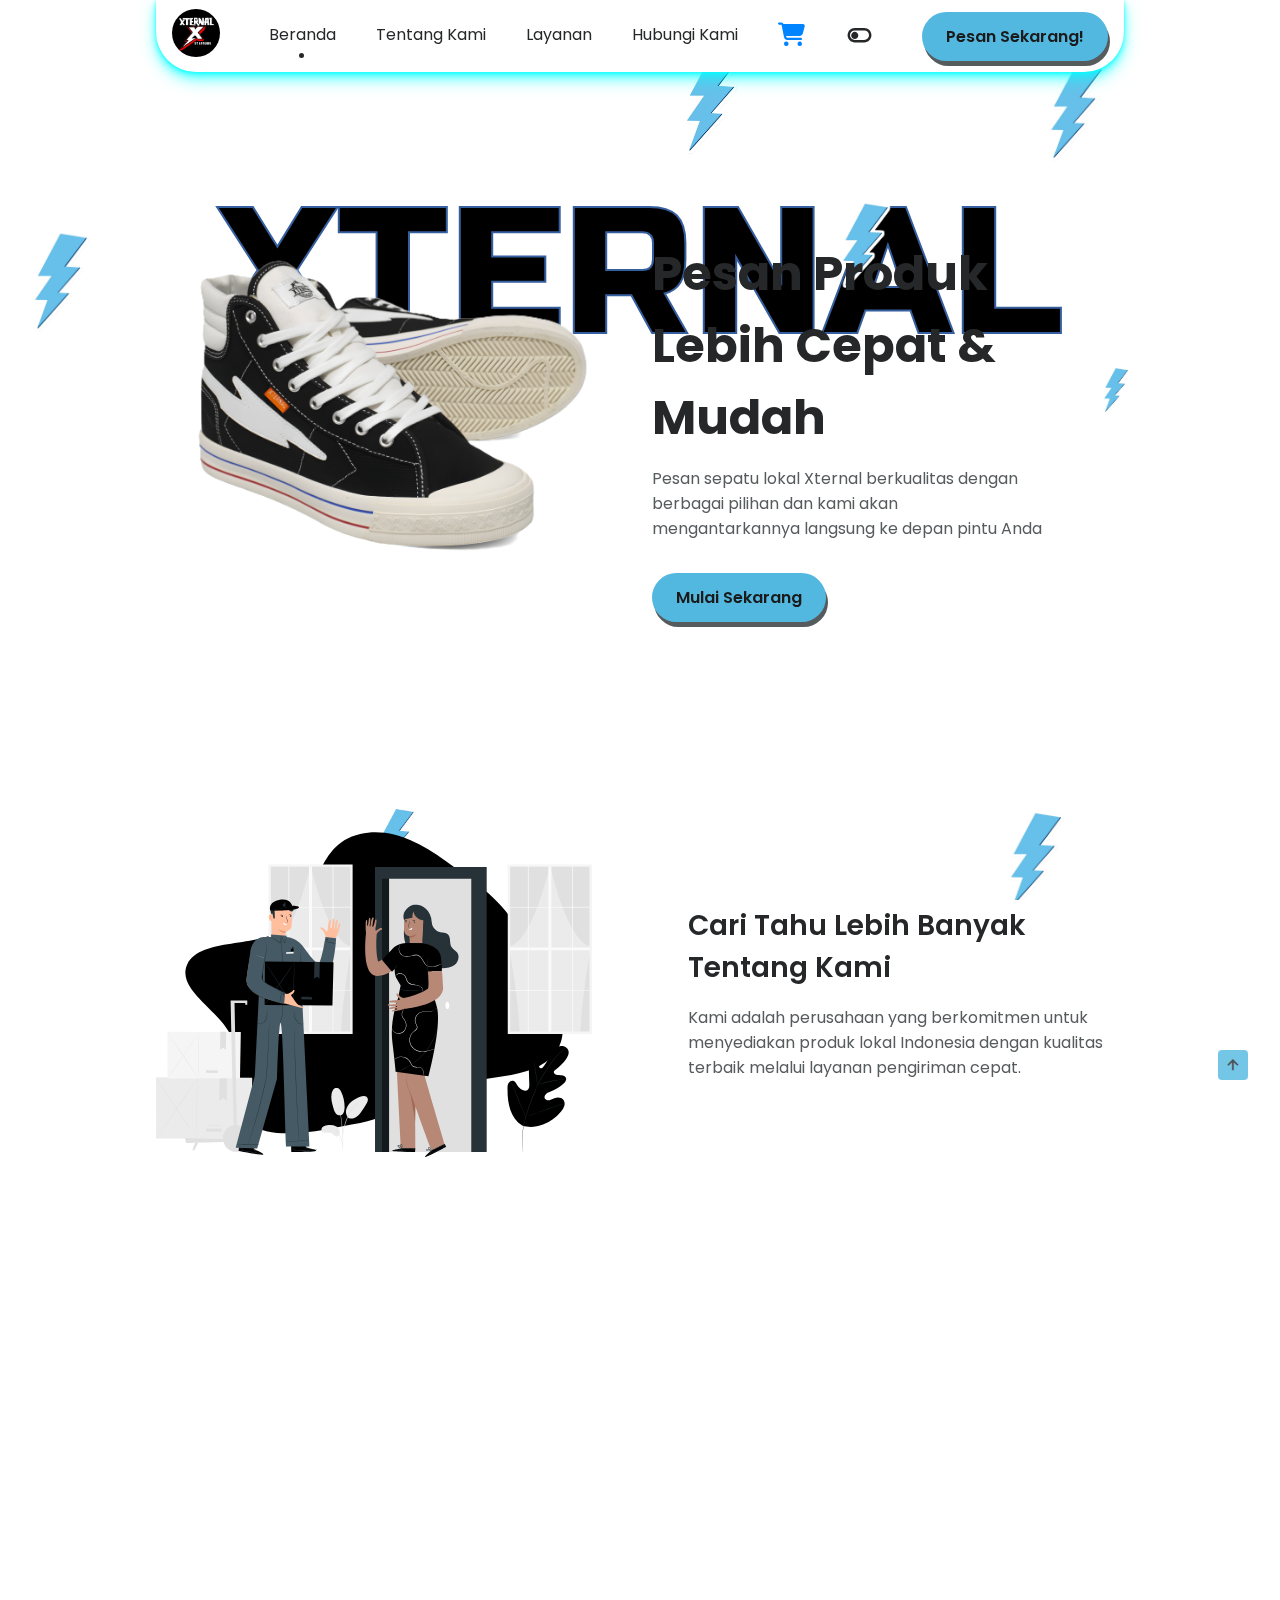
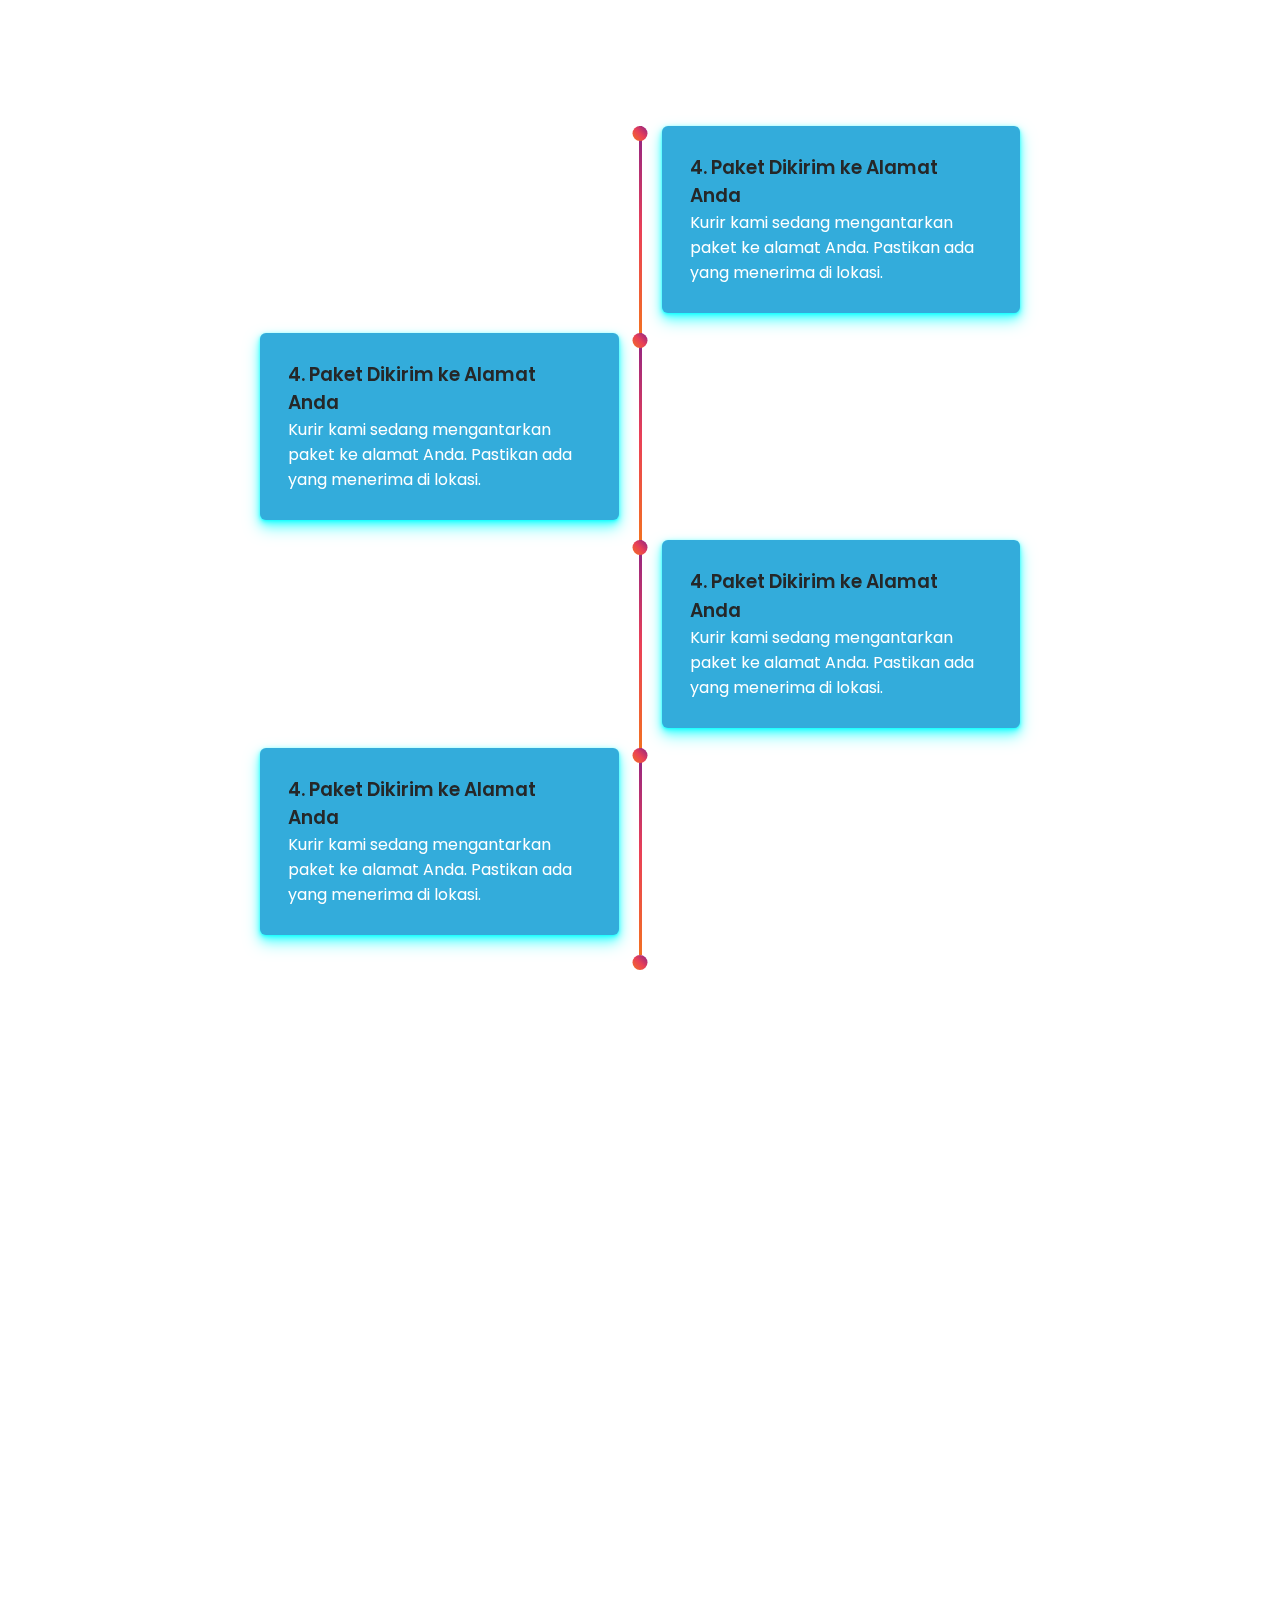
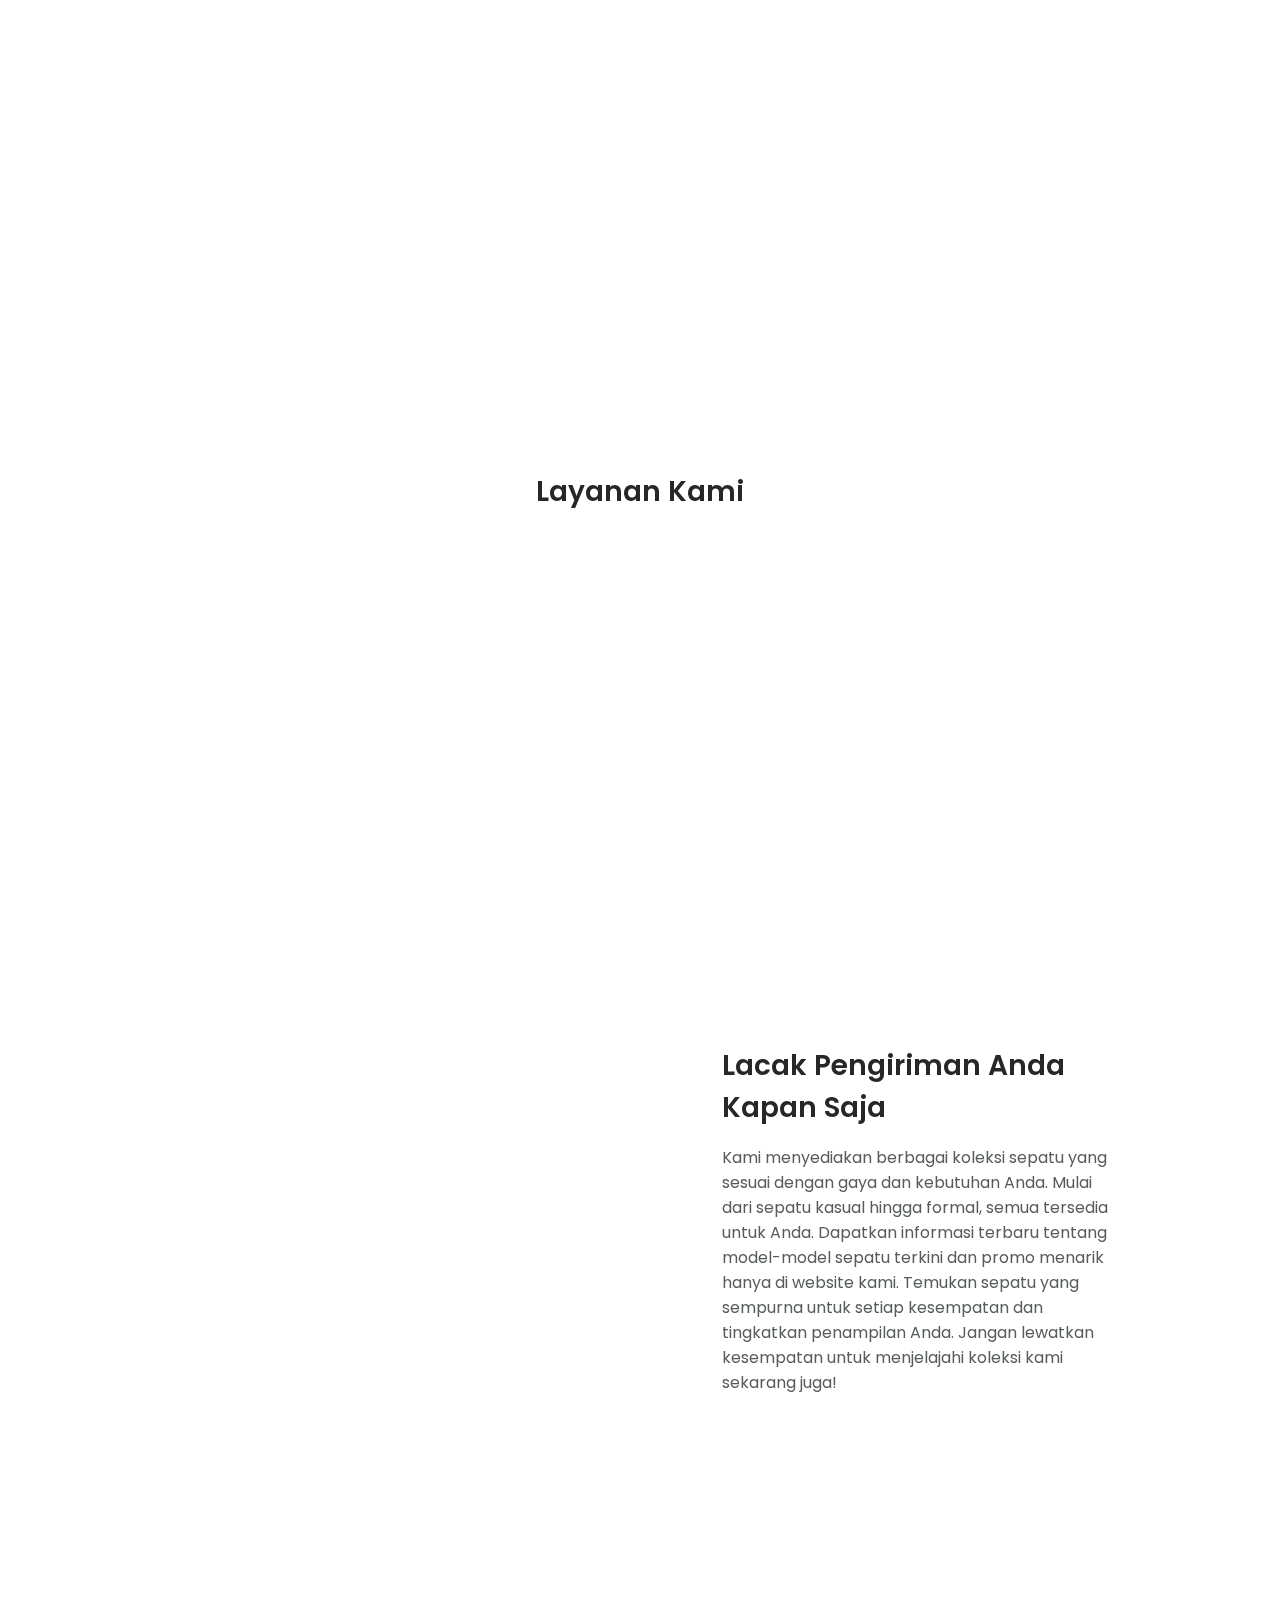
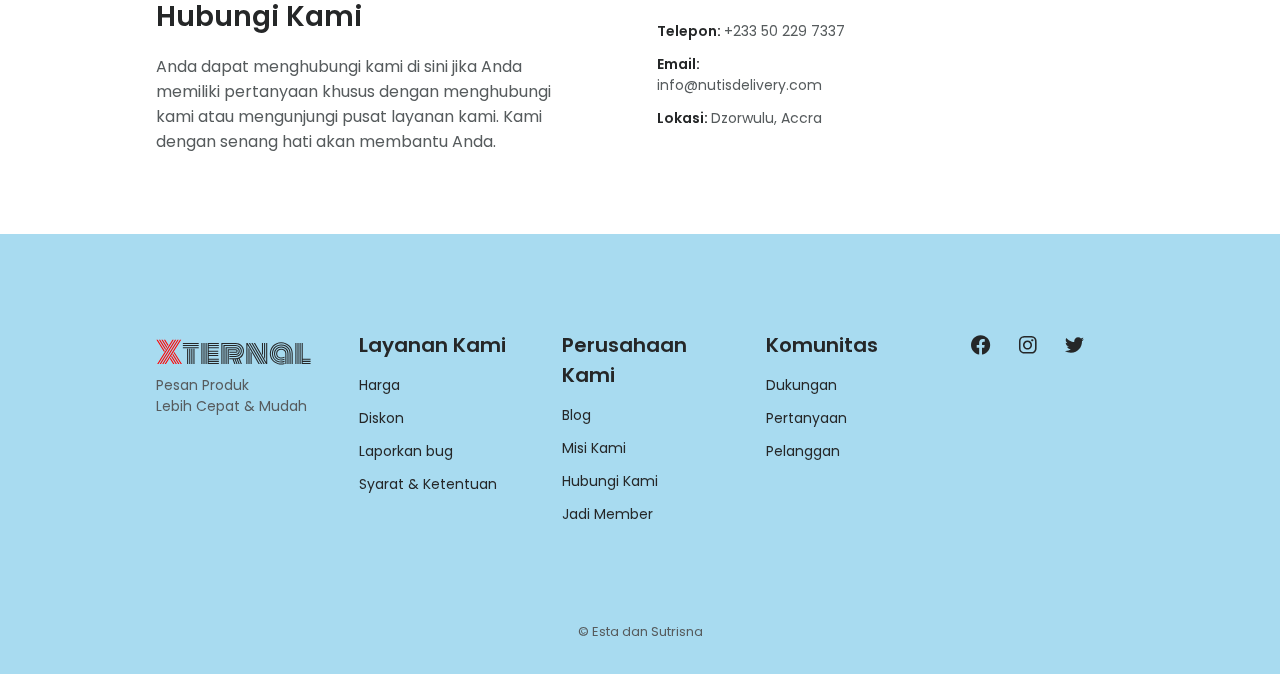
==== commit ac5c3c9c: "coba update" ====
--- a/index.html
+++ b/index.html
@@ -121,7 +121,67 @@
                 <img src="./img/security-ilustration.svg" class="security__img svg__img" alt="">
             </div>
         </section>
-
+        <section class="design-section">
+            <div class="timeline">
+            
+                      <!-- Alasan div ini ada untuk mengisi ruang kosong. 
+            Ruang ini secara teknis digunakan untuk menyimpan tanggal, 
+            tetapi tidak dibutuhkan di sini. Namun, saya akan memberikan 
+            styling untuk tanggal jika kamu ingin menggunakannya. -->
+                              <div class="timeline-empty">
+                              </div>
+            
+            <!-- Ini adalah kelas di mana grafik timeline ditempatkan. 
+            Catat bahwa kita memiliki timeline-circle di sini untuk 
+            menunjukkan pointer di timeline. -->
+            
+                           <div class="timeline-middle">
+                               <div class="timeline-circle"></div>
+                           </div>
+                           <div class="timeline-component timeline-content">
+                            <h3>4. Paket Dikirim ke Alamat Anda</h3>
+                            <p>Kurir kami sedang mengantarkan paket ke alamat Anda. Pastikan ada yang menerima di lokasi.</p>
+                        </div>
+                       <div class="timeline-component timeline-content">
+                        <h3>4. Paket Dikirim ke Alamat Anda</h3>
+                        <p>Kurir kami sedang mengantarkan paket ke alamat Anda. Pastikan ada yang menerima di lokasi.</p>
+                    </div>
+                            <div class="timeline-middle">
+                                <div class="timeline-circle"></div>
+                            </div>
+                            <div class="timeline-empty">
+                            </div>
+            
+                            <div class="timeline-empty">
+                            </div>
+            
+                           <div class="timeline-middle">
+                               <div class="timeline-circle"></div>
+                           </div>
+                           <div class="timeline-component timeline-content">
+                            <h3>4. Paket Dikirim ke Alamat Anda</h3>
+                            <p>Kurir kami sedang mengantarkan paket ke alamat Anda. Pastikan ada yang menerima di lokasi.</p>
+                        </div>
+                       <div class="timeline-component timeline-content">
+                        <h3>4. Paket Dikirim ke Alamat Anda</h3>
+                        <p>Kurir kami sedang mengantarkan paket ke alamat Anda. Pastikan ada yang menerima di lokasi.</p>
+                    </div>
+                    <div class="timeline-middle">
+                        <div class="timeline-circle"></div>
+                    </div>
+                    <div class="timeline-empty">
+                    </div>
+            
+                    <div class="timeline-empty">
+                    </div>
+            
+                   <div class="timeline-middle">
+                       <div class="timeline-circle"></div>
+                   </div>
+                   </div>
+                </div> 
+            
+            </section>
  <!--=============== PRODUCTS ===============-->
  <section class="rege">
     <div class="containerBx" >
--- a/css/style.css
+++ b/css/style.css
@@ -12,7 +12,8 @@
 	--header-height: 3rem;
 
 	/*========== Colors ==========*/
-	--hue: 197; /* Warna biru langit */
+	--hue: 197;
+	--hee:0; /* Warna biru langit */
 --sat: 70%; /* Saturasi biru langit */
 --first-color: hsl(197, 70%, 60%); /* Biru langit utama */
 --first-color-light: hsl(197, 70%, 75%); /* Biru langit lebih terang */
@@ -25,7 +26,7 @@
 	--container-color: #fff;
 	--scroll-bar-color: hsl(var(--hue), 4%, 85%);
 	--scroll-thumb-color: hsl(var(--hue), 4%, 70%);
-
+	--step: hsl(var(--hee), 50%, 100%);
 	
 
 	/*========== Font weight ==========*/
@@ -520,6 +521,79 @@
 	font-size: 1.5rem;
 	color: #0084ff;
 }
+.design-section {
+  display: flex;
+  flex-direction: column;
+  align-items: center;
+  justify-content: center;
+  background-color:var(--body-color);
+  min-height: 100vh;
+  padding: 100px 0;
+  font-family: var(--body-font);
+}
+
+.design {
+  display: flex;
+  align-items: center;
+  justify-content: center;
+}
+
+.timeline {
+  width: 80%;
+  height: auto;
+  max-width: 800px;
+  margin: 0 auto;
+  display: flex;
+  flex-direction: column;
+}
+
+.timeline-content {
+  padding: 20px;
+  background:var(--first-color-alt);
+  box-shadow: 0px 1px 2px rgba(0,255,255,0.5), 
+  0px 2px 4px rgba(0,255,255,0.5), 
+  0px 4px 8px rgba(0,255,255,0.5), 
+  0px 8px 16px rgba(0,255,255,0.5);
+  border-radius: 5px;
+  color: white;
+  padding: 1.75rem;
+  transition: 0.4s ease;
+  overflow-wrap: break-word !important;
+  margin: 1rem;
+  margin-bottom: 20px;
+  border-radius: 6px;
+}
+
+.timeline-component {
+  margin: 0px 20px 20px 20px;
+}
+
+@media screen and (min-width: 768px) {
+  .timeline {
+    display: grid;
+    grid-template-columns: 1fr 3px 1fr;
+  }
+  .timeline-middle {
+    position: relative;
+    background-image: linear-gradient(45deg, #F27121, #E94057, #8A2387);
+    width: 3px;
+    height: 100%;
+  }
+  .main-middle {
+    opacity: 0;
+  }
+  .timeline-circle {
+    position: absolute;
+    top: 0;
+    left: 50%;
+    width: 15px;
+    height: 15px;
+    border-radius: 50%;
+    background-image: linear-gradient(45deg, #F27121, #E94057, #8A2387);
+    -webkit-transform: translateX(-50%);
+            transform: translateX(-50%);
+  }
+}
 @media screen and (max-width: 767px) {
 	.nav__menu {
 		position: fixed;
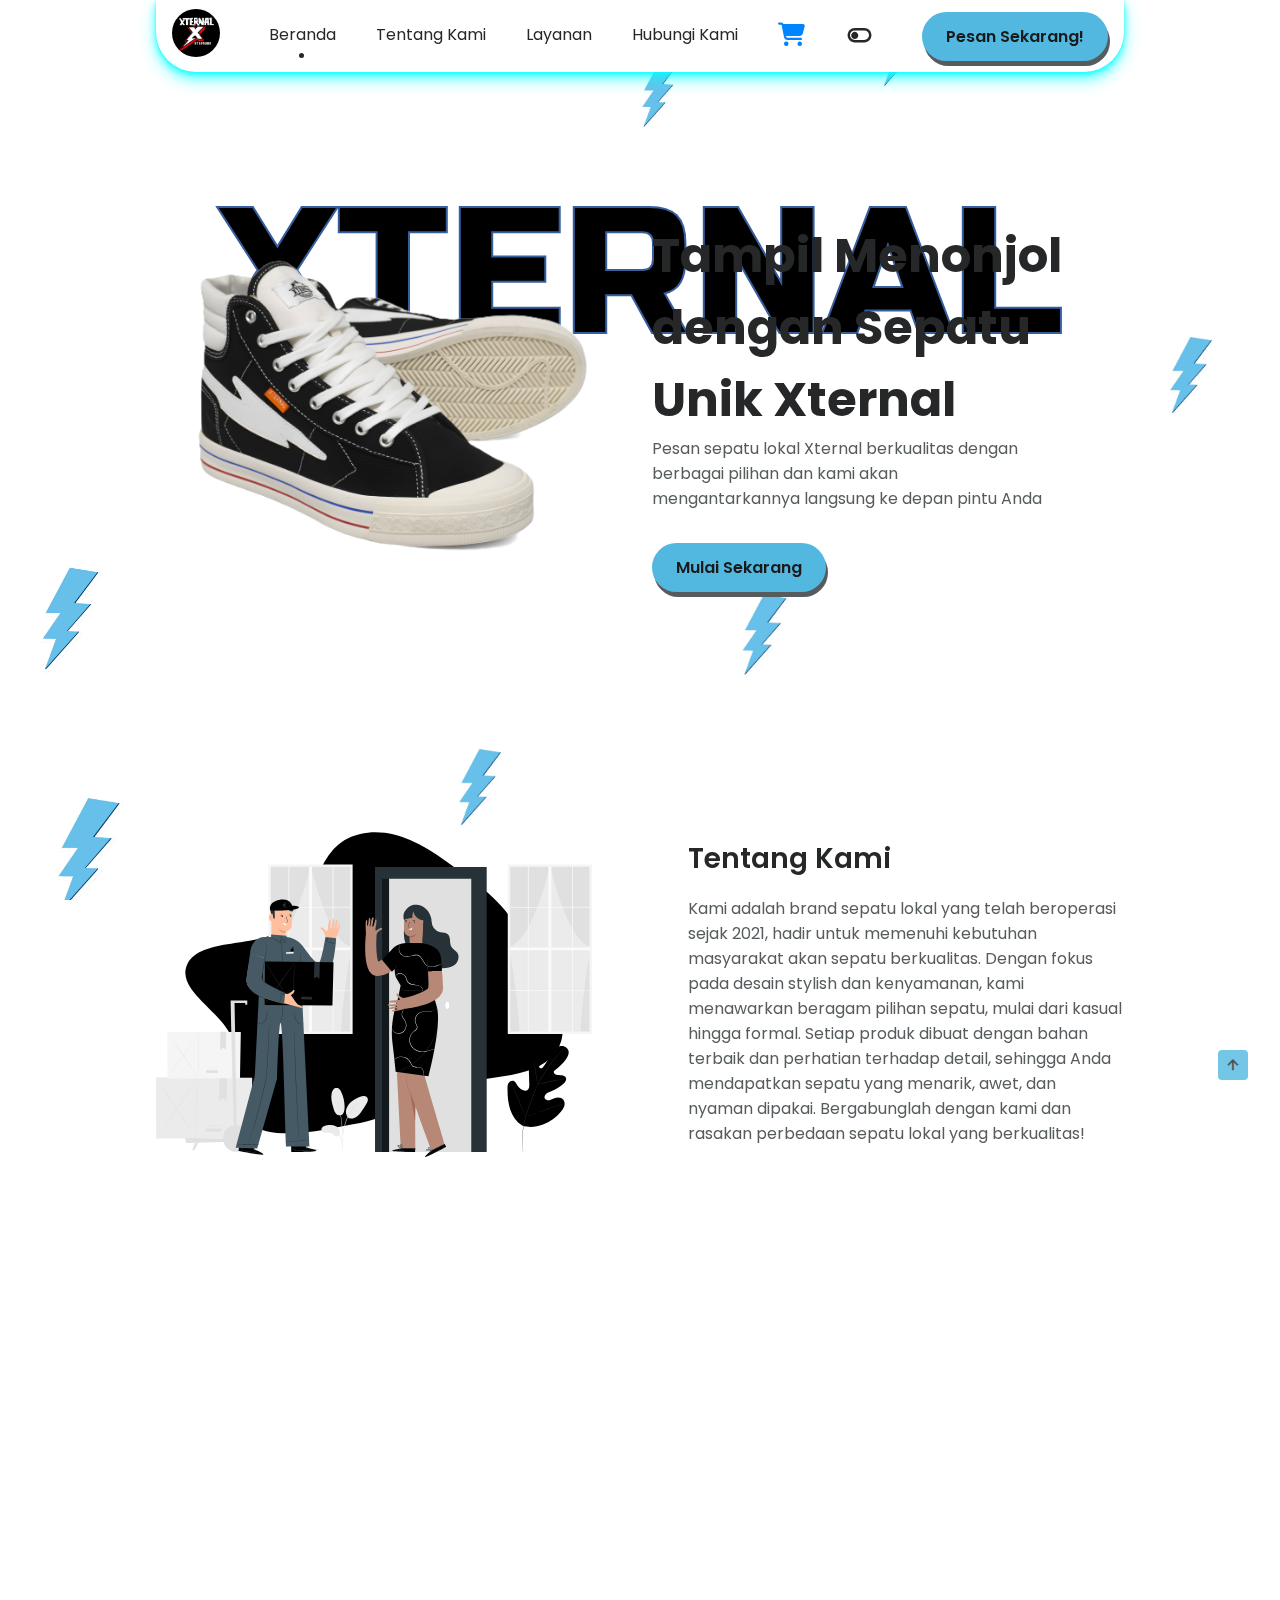
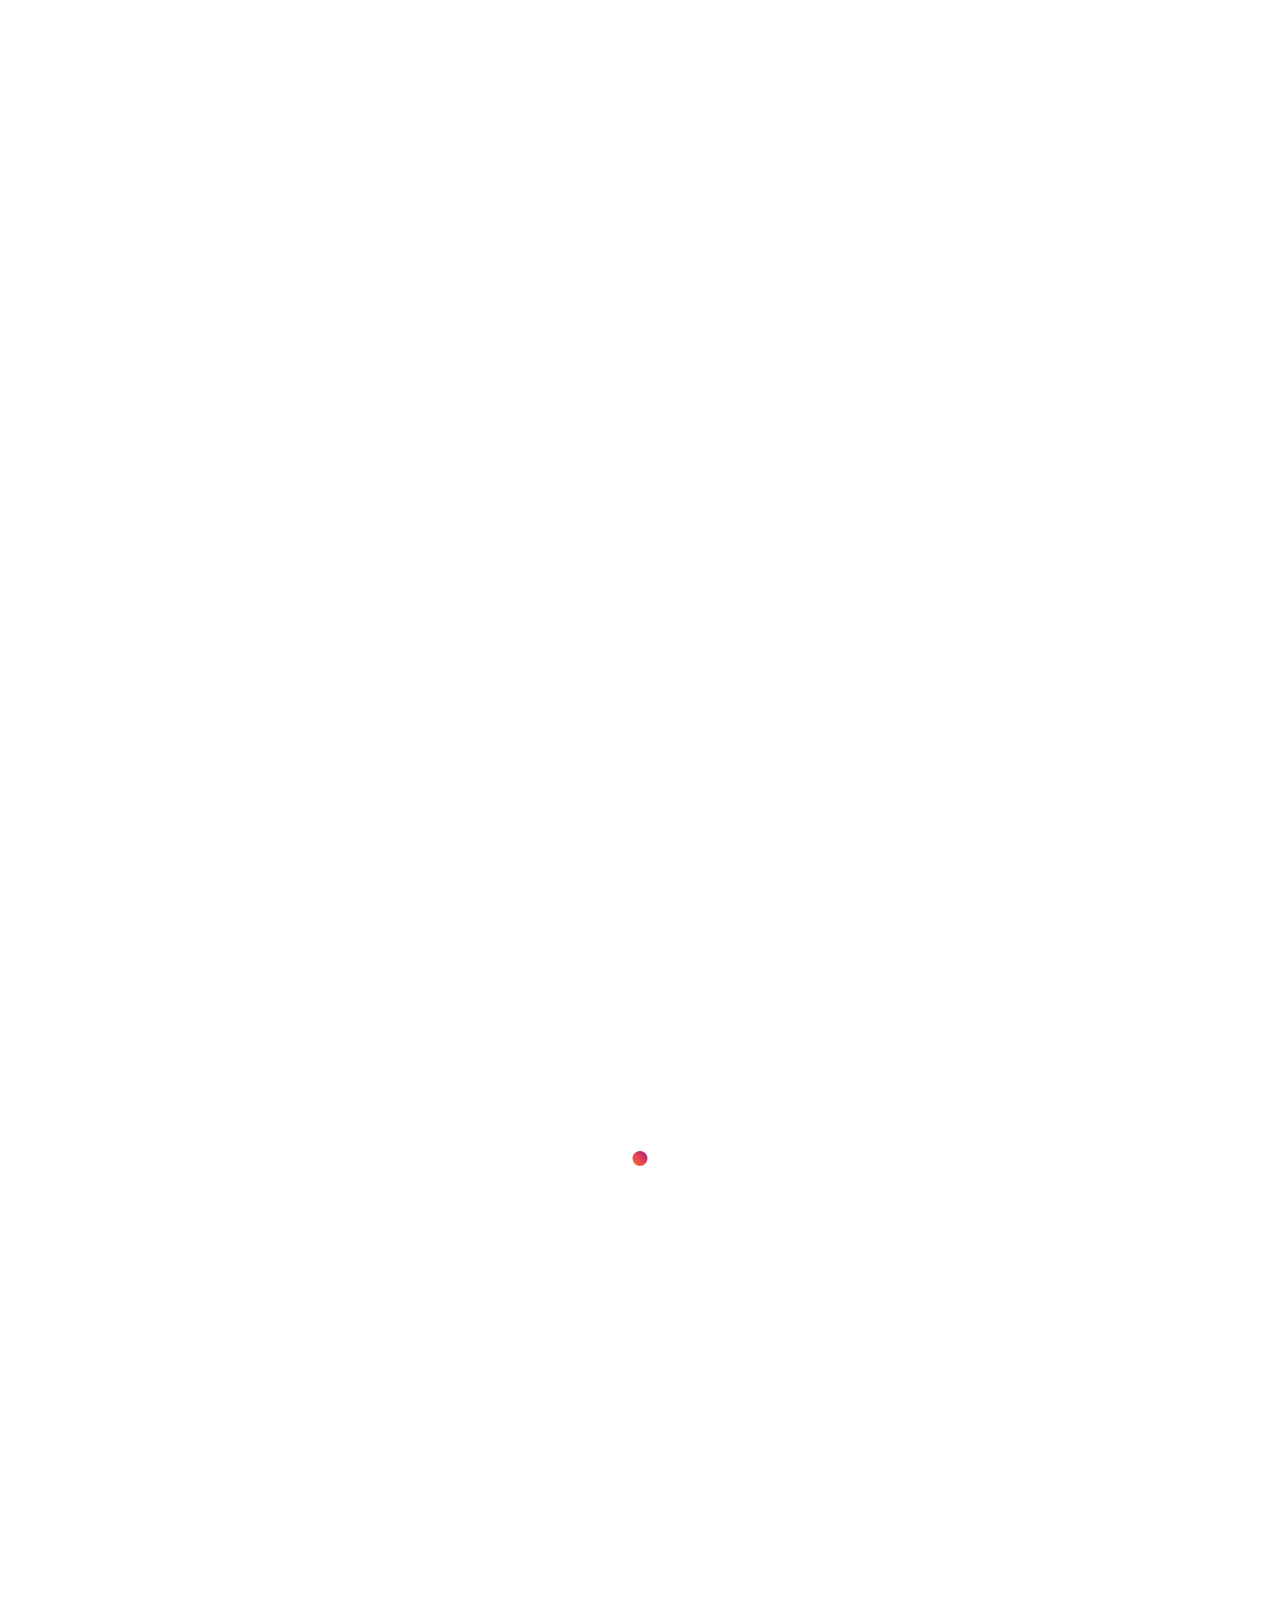
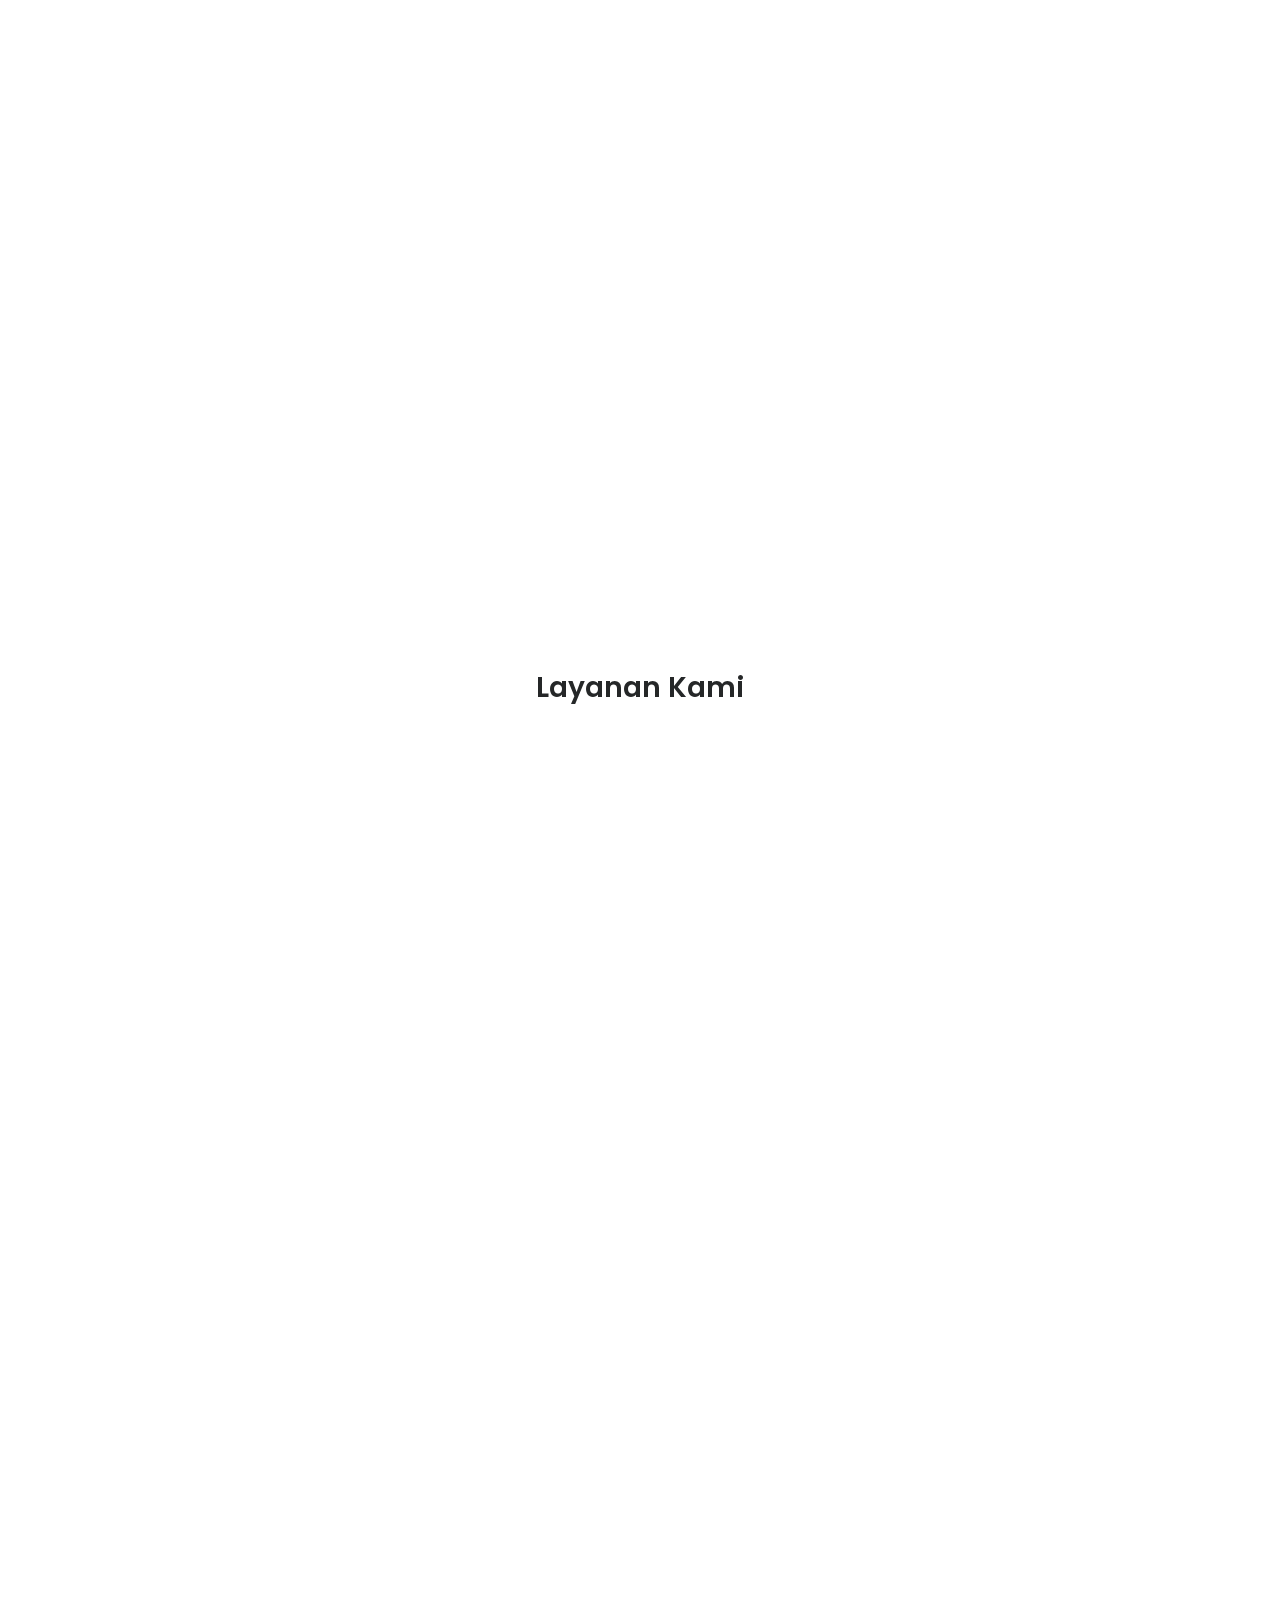
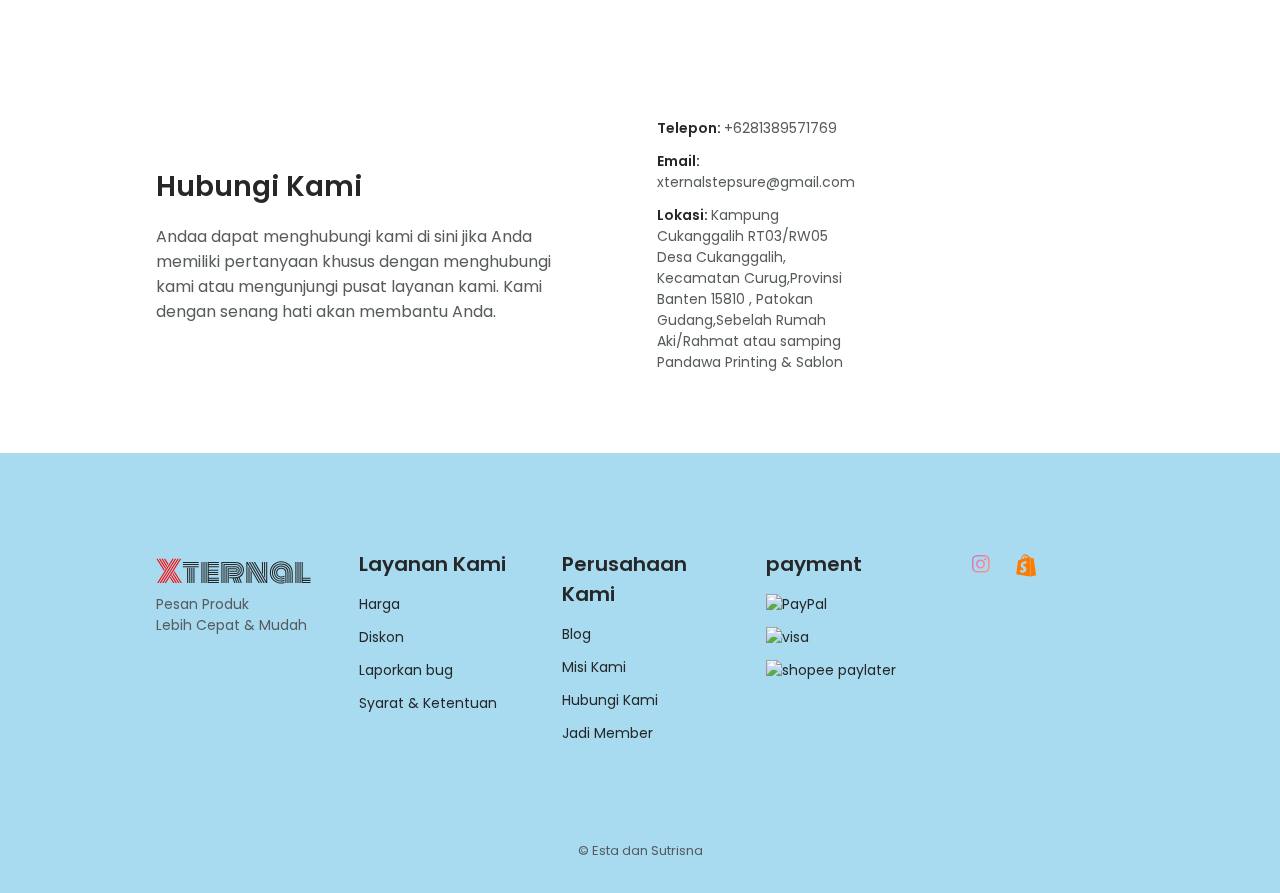
==== commit 783c42f0: "Update 2 index.html" ====
--- a/index.html
+++ b/index.html
@@ -80,7 +80,7 @@
                 <div class="home__data">
                     <h1  data-aos="fade-up"
                     data-aos-duration="3000" class="home__title">
-                        Pesan Produk Lebih Cepat & Mudah
+                    Tampil Menonjol dengan Sepatu Unik Xternal
                     </h1>
                     <p  data-aos="fade-up"class="home__description">
                         Pesan sepatu lokal Xternal berkualitas dengan berbagai pilihan dan kami akan mengantarkannya langsung ke depan pintu Anda
@@ -97,9 +97,9 @@
         data-aos-duration="1500" class="about section container" id="about">
             <div class="about__container grid">
                 <div class="about__data">
-                    <h2 class="section__title-center">Cari Tahu Lebih Banyak Tentang Kami</h2>
+                    <h2 class="section__title-center">Tentang Kami</h2>
                     <p class="about__description">
-                        Kami adalah perusahaan yang berkomitmen untuk menyediakan produk lokal Indonesia dengan kualitas terbaik melalui layanan pengiriman cepat.
+                        Kami adalah brand sepatu lokal yang telah beroperasi sejak 2021, hadir untuk memenuhi kebutuhan masyarakat akan sepatu berkualitas. Dengan fokus pada desain stylish dan kenyamanan, kami menawarkan beragam pilihan sepatu, mulai dari kasual hingga formal. Setiap produk dibuat dengan bahan terbaik dan perhatian terhadap detail, sehingga Anda mendapatkan sepatu yang menarik, awet, dan nyaman dipakai. Bergabunglah dengan kami dan rasakan perbedaan sepatu lokal yang berkualitas!
                     </p>
                 </div>
 
@@ -122,31 +122,34 @@
             </div>
         </section>
         <section class="design-section">
-            <div class="timeline">
+            <div  class="timeline">
             
                       <!-- Alasan div ini ada untuk mengisi ruang kosong. 
             Ruang ini secara teknis digunakan untuk menyimpan tanggal, 
             tetapi tidak dibutuhkan di sini. Namun, saya akan memberikan 
             styling untuk tanggal jika kamu ingin menggunakannya. -->
-                              <div class="timeline-empty">
+                              <div  class="timeline-empty">
                               </div>
             
             <!-- Ini adalah kelas di mana grafik timeline ditempatkan. 
             Catat bahwa kita memiliki timeline-circle di sini untuk 
             menunjukkan pointer di timeline. -->
             
-                           <div class="timeline-middle">
+                           <div data-aos="fade-down" class="timeline-middle">
                                <div class="timeline-circle"></div>
                            </div>
-                           <div class="timeline-component timeline-content">
-                            <h3>4. Paket Dikirim ke Alamat Anda</h3>
-                            <p>Kurir kami sedang mengantarkan paket ke alamat Anda. Pastikan ada yang menerima di lokasi.</p>
+
+                           <div data-aos="fade-up"
+     data-aos-anchor-placement="center-bottom" class="timeline-component timeline-content">
+                            <h3>Pesanan Diterima</h3>
+                            <p>Pesanan Anda telah diterima dan sedang diproses oleh tim kami.</p>
                         </div>
-                       <div class="timeline-component timeline-content">
-                        <h3>4. Paket Dikirim ke Alamat Anda</h3>
-                        <p>Kurir kami sedang mengantarkan paket ke alamat Anda. Pastikan ada yang menerima di lokasi.</p>
-                    </div>
-                            <div class="timeline-middle">
+                       <div data-aos="fade-up"
+     data-aos-anchor-placement="center-bottom" class="timeline-component timeline-content">
+                        <h3>Pembayaran Dikonfirmasi</h3>
+                        <p>Pembayaran Anda telah berhasil dikonfirmasi.</p>
+                    </div>
+                            <div data-aos="fade-down" class="timeline-middle">
                                 <div class="timeline-circle"></div>
                             </div>
                             <div class="timeline-empty">
@@ -155,18 +158,22 @@
                             <div class="timeline-empty">
                             </div>
             
-                           <div class="timeline-middle">
+                           <div data-aos="fade-down" class="timeline-middle">
                                <div class="timeline-circle"></div>
                            </div>
-                           <div class="timeline-component timeline-content">
-                            <h3>4. Paket Dikirim ke Alamat Anda</h3>
-                            <p>Kurir kami sedang mengantarkan paket ke alamat Anda. Pastikan ada yang menerima di lokasi.</p>
+
+                           <div data-aos="fade-up"
+     data-aos-anchor-placement="center-bottom" class="timeline-component timeline-content">
+                            <h3>Paket Siap Dikirim</h3>
+                            <p>Paket Anda telah disiapkan dan siap untuk dikirim ke alamat yang Anda berikan.</p>
                         </div>
-                       <div class="timeline-component timeline-content">
-                        <h3>4. Paket Dikirim ke Alamat Anda</h3>
-                        <p>Kurir kami sedang mengantarkan paket ke alamat Anda. Pastikan ada yang menerima di lokasi.</p>
-                    </div>
-                    <div class="timeline-middle">
+                       <div data-aos="fade-up"
+     data-aos-anchor-placement="center-bottom" class="timeline-component timeline-content">
+                        <h3>Paket Dalam Perjalanan</h3>
+                        <p>Paket Anda sedang dalam perjalanan. Anda dapat melacak status pengiriman.</p>
+                    </div>
+
+                    <div data-aos="fade-down" class="timeline-middle">
                         <div class="timeline-circle"></div>
                     </div>
                     <div class="timeline-empty">
@@ -175,9 +182,31 @@
                     <div class="timeline-empty">
                     </div>
             
-                   <div class="timeline-middle">
+                   <div data-aos="fade-down" class="timeline-middle">
                        <div class="timeline-circle"></div>
                    </div>
+                   <div data-aos="fade-up"
+     data-aos-anchor-placement="center-bottom" class="timeline-component timeline-content">
+                    <h3>Paket Dikirim ke Alamat Anda</h3>
+                    <p>Kurir kami sedang mengantarkan paket ke alamat Anda. Pastikan ada yang menerima di lokasi.</p>
+                </div>
+               <div data-aos="fade-up"
+     data-aos-anchor-placement="center-bottom" class="timeline-component timeline-content">
+                <h3>Pesanan Diterima</h3>
+                <p>Paket telah sampai dan diterima oleh Anda. Terima kasih atas pesanan Anda!</p>
+            </div>  
+            <div data-aos="fade-down" class="timeline-middle">
+                <div class="timeline-circle"></div>
+            </div>
+            <div class="timeline-empty">
+            </div>
+    
+            <div class="timeline-empty">
+            </div>
+    
+           <div class="timeline-middle">
+               <div class="timeline-circle"></div>
+           </div>
                    </div>
                 </div> 
             
@@ -185,7 +214,7 @@
  <!--=============== PRODUCTS ===============-->
  <section class="rege">
     <div class="containerBx" >
-        <div class="card card1" data-aos="zoom-in">
+        <div class="card card1" data-aos="zoom-in"data-aos-duration="2000">
             <div class="imgBx">
                 <img src="img/s1.png" alt="XTERNAL">
             </div>
@@ -208,7 +237,7 @@
             </div>
         </div>
         
-        <div class="card card2" data-aos="zoom-in">
+        <div class="card card2" data-aos="zoom-in" data-aos-duration="1500">
             <div class="imgBx">
                 <img src="img/s2.png" alt="XTERNAL">
             </div>
@@ -231,7 +260,7 @@
             </div>
         </div>
         
-        <div class="card card3" data-aos="zoom-in">
+        <div class="card card3" data-aos="zoom-in" data-aos-duration="1500">
             <div class="imgBx">
                 <img src="img/s3.png" alt="XTERNAL">
             </div>
@@ -254,7 +283,7 @@
             </div>
         </div>
         
-        <div class="card card4" data-aos="zoom-in">
+        <div class="card card4" data-aos="zoom-in" data-aos-duration="2000">
             <div class="imgBx">
                 <img src="img/s4.png" alt="XTERNAL">
             </div>
@@ -286,7 +315,7 @@
             <div class="services__container grid">
                 <div data-aos="flip-left"
                 data-aos-easing="ease-out-cubic"
-                class="services__data"  data-aos-duration="2000">
+                class="services__data"  data-aos-duration="1500">
                     <h3 class="services__subtitle">Pembayaran Online</h3>
 
                     <img src="./img/servis.png" class="services__img" alt="">
@@ -300,7 +329,7 @@
 
                 <div class="services__data"  data-aos="flip-left"
                 data-aos-easing="ease-out-cubic"
-                data-aos-duration="2000">
+                data-aos-duration="1500">
                     <h3 class="services__subtitle">Pengiriman Ekspres</h3>
 
                     <img src="./img/servis2.png" class="services__img" alt="">
@@ -314,7 +343,7 @@
 
                 <div class="services__data"  data-aos="flip-left"
                 data-aos-easing="ease-out-cubic"
-                data-aos-duration="2000">
+                data-aos-duration="1500">
                     <h3 class="services__subtitle">Garansi Produk</h3>
 
                     <img src="./img/servis3.jpg" class="services__img" alt="">
@@ -329,11 +358,11 @@
         </section>
 
 
-             <!--=============== APLIKASI ===============-->
+             <!--=============== PENGAPLIKASI MODEL SEPATU ===============-->
              <section class="app section container">
-                <div class="app__container grid">
-                    <div class="app__data">
-                        <h2 class="section__title-center">Lacak Pengiriman Anda <br> Kapan Saja</h2>
+                <div  class="app__container grid">
+                    <div data-aos="zoom-in-up" class="app__data">
+                        <h2 class="section__title-center">Temukan Sepatu Sempurna<br> untuk Setiap Gaya!</h2>
                         <p class="app__description">
                             Kami menyediakan berbagai koleksi sepatu yang sesuai dengan gaya dan kebutuhan Anda. 
                             Mulai dari sepatu kasual hingga formal, semua tersedia untuk Anda. 
@@ -344,19 +373,13 @@
     
                         <div data-aos="fade-up" data-aos-anchor-placement="bottom-bottom"
                         class="app__buttons">
-                            <a href="#" class="button button--flex">
-                                <i 
-                                class='bx bxl-apple button__icon'></i> App Store
-                            </a>
-                            <a href="#" class="button button--flex">
-                                <i 
-                                class='bx bxl-play-store button__icon'></i> Play Store
-                            </a>
                         </div>
                         </p>
                     </div>
     
-                    <img src="./img/app__img.png" class="app__img svg__img" alt="">
+                    <img data-aos="flip-left"
+                    data-aos-easing="ease-out-cubic"
+                    data-aos-duration="1200" class="img-data" src="https://down-id.img.susercontent.com/file/id-11134207-7r98q-lnmpply9jog658" class="app__img svg__img" alt="">
                 </div>
             </section>
     
@@ -366,24 +389,24 @@
                     <div class="contact__content">
                         <h2 class="section__title-center">Hubungi Kami</h2>
                         <p class="contact__description">
-                            Anda dapat menghubungi kami di sini jika Anda memiliki pertanyaan khusus dengan menghubungi kami atau 
+                            Andaa dapat menghubungi kami di sini jika Anda memiliki pertanyaan khusus dengan menghubungi kami atau 
                             mengunjungi pusat layanan kami. Kami dengan senang hati akan membantu Anda.
                         </p>
                     </div>
     
                     <ul class="contact__content grid">
-                        <li class="contact__address"> Telepon: <span class="contact__information">+233 50 229 7337</span>
+                        <li class="contact__address"> Telepon: <span class="contact__information">+6281389571769</span>
                         </li>
                         <li class="contact__address"> Email: <span class="contact__information">
-                                info@nutisdelivery.com</span> </li>
-                        <li class="contact__address"> Lokasi: <span class="contact__information">Dzorwulu, Accra</span>
+                            xternalstepsure@gmail.com</span> </li>
+                        <li class="contact__address"> Lokasi: <span class="contact__information">Kampung Cukanggalih RT03/RW05 Desa Cukanggalih, Kecamatan Curug,Provinsi Banten 15810 , Patokan Gudang,Sebelah Rumah Aki/Rahmat atau samping Pandawa Printing & Sablon </span>
                         </li>
                     </ul>
     
                     <div class="contact__content">
-                        <a href="#" data-aos="fade-up"
-                        data-aos-anchor-placement="bottom-bottom"class="button">Hubungi Kami</a>
-                    </div>
+                        <a href="https://wa.me/6281389571769" data-aos="fade-up" data-aos-anchor-placement="bottom-bottom" class="button">Hubungi Kami</a>
+                    </div>
+                    
                 </div>
             </section>
         </main>
@@ -419,21 +442,22 @@
                     </ul>
                 </div>
                 <div class="footer__content">
-                    <h3 class="footer__title">Komunitas</h3>
+                    <h3 class="footer__title">payment</h3>
                     <ul class="footer__links">
-                        <li> <a href="#" class="footer__link">Dukungan</a> </li>
-                        <li> <a href="#" class="footer__link">Pertanyaan</a> </li>
-                        <li> <a href="#" class="footer__link">Pelanggan</a> </li>
+                        <li> <a href="#" class="footer__link"><img src="img/paypal.png" alt="PayPal" /></a> </li>
+                        <li> <a href="#" class="footer__link"><img src="img/visa.png" alt="visa" /></a> </li>
+                        <li> <a href="#" class="footer__link"><img src="img/shopee.png" alt="shopee  paylater" /></a> </li>
                     </ul>
                 </div>
     
                 <div class="footer__social">
-                    <a href="https://facebook.com" target="_blank" class="footer__social-link"><i
-                            class='bx bxl-facebook-circle'></i></a>
-                    <a href="https://instagram.com" target="_blank" class="footer__social-link"><i
+
+                    <a style="   background: linear-gradient(to right bottom, #bb6bd1, #ca6dc7, #d570bd, #dd76b4, #e37cac, #ef7fa3, #f88499, #ff8a8f, #ff927a, #ffa061, #ffb246, #ffc72a);
+                    -webkit-background-clip: text; /* untuk mendukung Safari */
+                    -webkit-text-fill-color: transparent; /* membuat teks transparan */
+                    display: inline-block;" href="https://www.instagram.com/xternal_stepsure/" target="_blank" class="footer__social-link"><i
                             class='bx bxl-instagram'></i></a>
-                    <a href="https://twitter.com" target="_blank" class="footer__social-link"><i
-                            class='bx bxl-twitter'></i></a>
+                    <a style="color: rgb(255, 123, 0);" href="https://shopee.co.id/xternalstepsure" target="_blank" class="footer__social-link"><i class="fa-brands fa-shopify"></i></a>
                 </div>
     
             </div>
@@ -455,4 +479,4 @@
 <script>
   AOS.init();
 </script>
-</html>+</html>
--- a/css/style.css
+++ b/css/style.css
@@ -567,6 +567,11 @@
 .timeline-component {
   margin: 0px 20px 20px 20px;
 }
+.img-data{
+	border-radius: 0px 62px 0px 62px;
+	-webkit-border-radius: 0px 62px 0px 62px;
+	-moz-border-radius: 0px 62px 0px 62px;
+}
 
 @media screen and (min-width: 768px) {
   .timeline {
@@ -721,7 +726,9 @@
 .home__title {
 	font-size: var(--biggest-font-size);
 	font-weight: var(--font-bold);
-	margin-bottom: var(--mb-0-75);
+	/* margin-bottom: var(--mb-0-75); */
+	margin-top: -3rem;
+	
 }
 
 .home__description {
@@ -923,6 +930,10 @@
 .footer__link {
 	color: var(--title-color);
 }
+.footer__link>img {
+width: 5rem;
+height: 1.5rem;
+}
 
 .footer__social {
 	display: flex;
